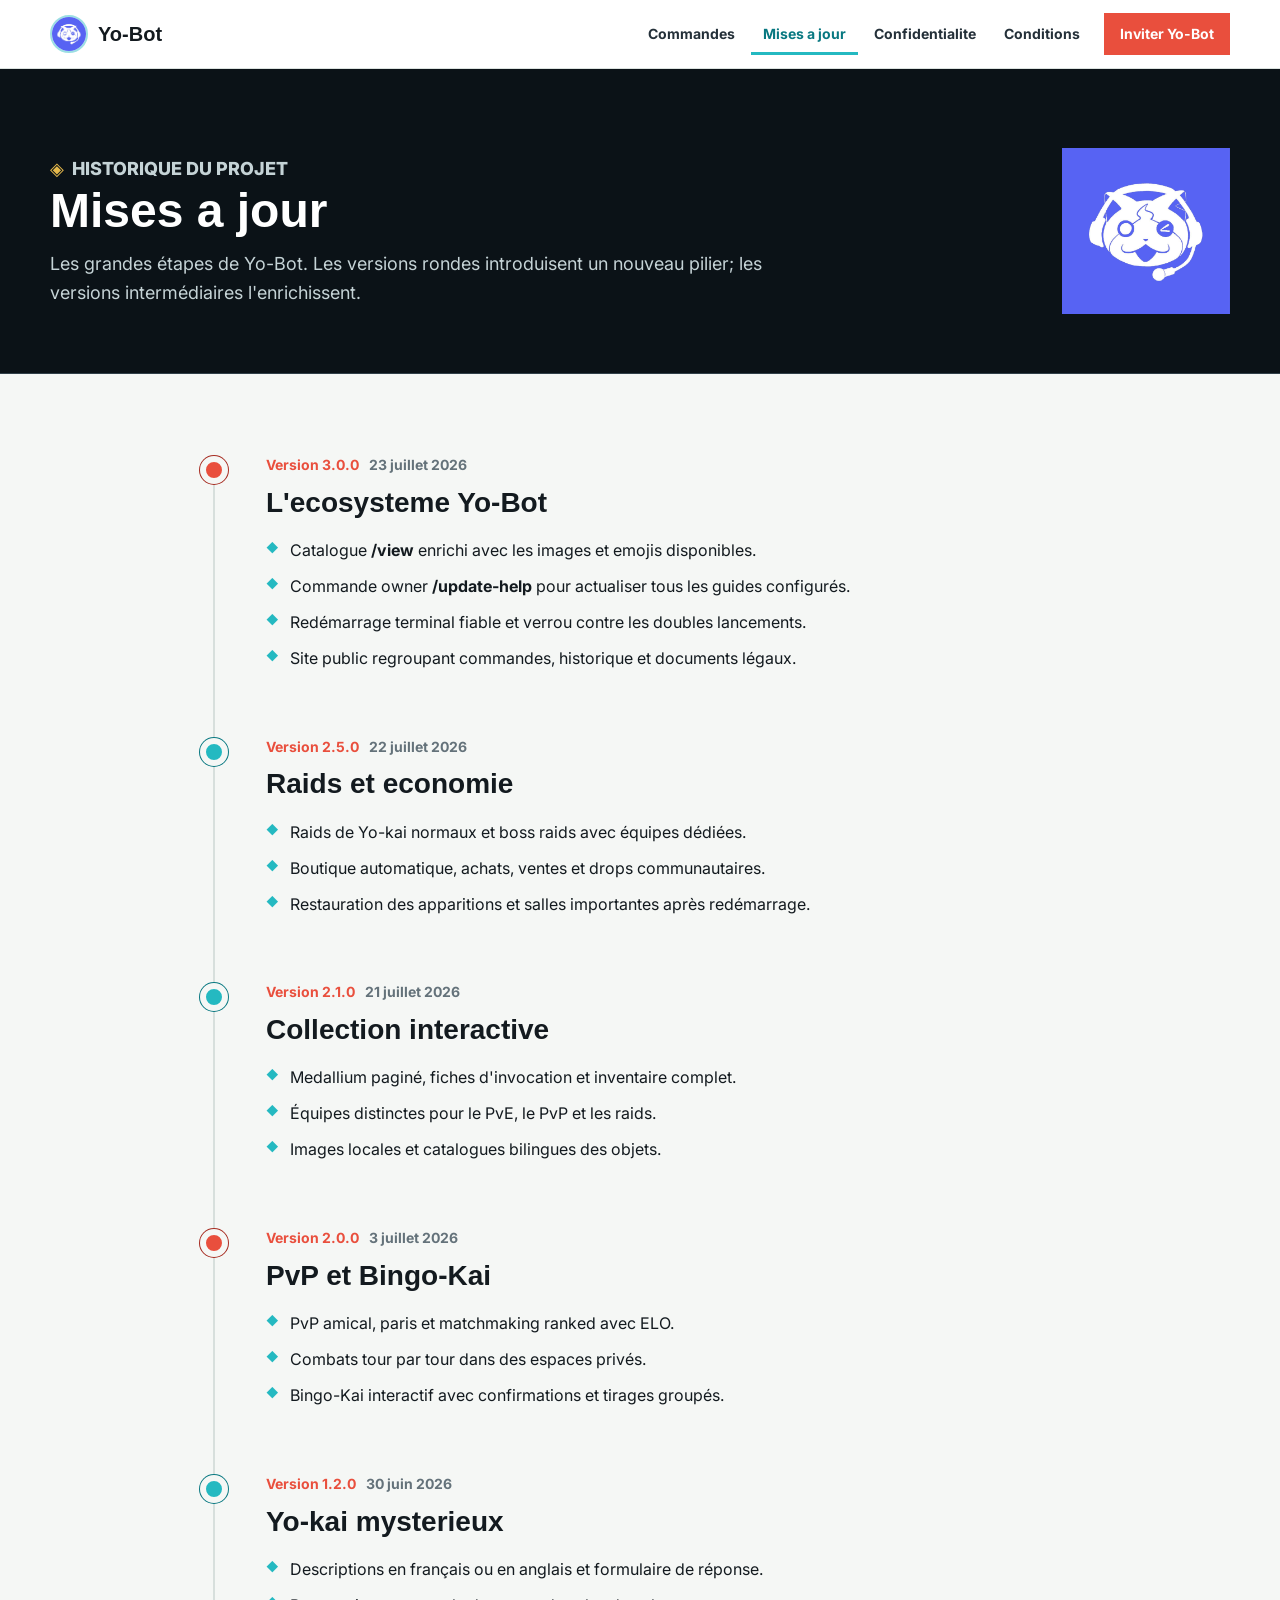
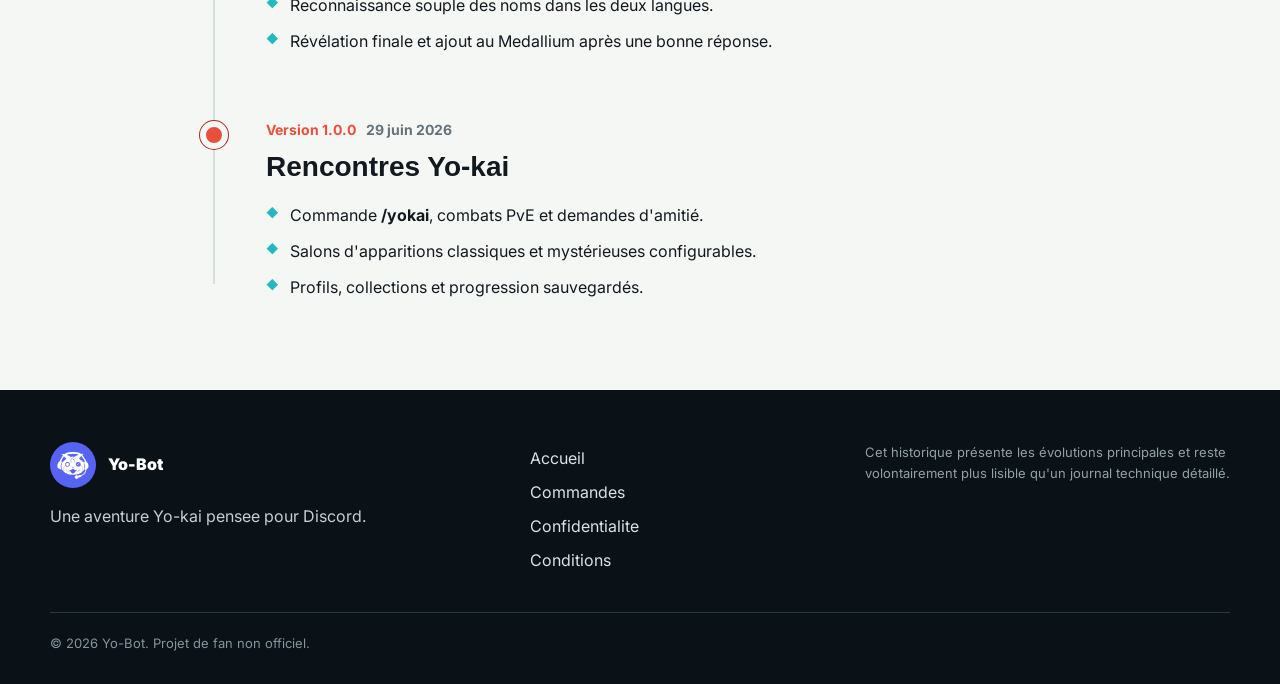
==== changelog.html @ 333f5c08 "Ajouts de logs" ====
<!DOCTYPE html>
<html lang="fr">
<head>
  <meta charset="UTF-8">
  <meta name="viewport" content="width=device-width, initial-scale=1">
  <meta name="description" content="Historique des principales versions de Yo-Bot.">
  <title>Mises a jour | Yo-Bot</title>
  <link rel="preconnect" href="https://fonts.googleapis.com">
  <link rel="preconnect" href="https://fonts.gstatic.com" crossorigin>
  <link href="https://fonts.googleapis.com/css2?family=Inter:wght@400;600;700;800&display=swap" rel="stylesheet">
  <link rel="stylesheet" href="style.css">
</head>
<body>
  <a class="skip-link" href="#contenu">Aller au contenu</a>
  <header class="site-header">
    <nav class="nav-shell" aria-label="Navigation principale">
      <a class="brand" href="index.html"><img src="assets/yo-bot-avatar.png" alt=""><span>Yo-Bot</span></a>
      <ul class="nav-links">
        <li><a href="commands.html">Commandes</a></li>
        <li><a href="changelog.html" aria-current="page">Mises a jour</a></li>
        <li><a href="privacy.html">Confidentialite</a></li>
        <li><a href="terms.html">Conditions</a></li>
        <li><a class="invite-link" href="https://discord.com/oauth2/authorize?client_id=1416433735645265970&amp;scope=bot%20applications.commands&amp;permissions=277025770560" target="_blank" rel="noopener">Inviter Yo-Bot</a></li>
      </ul>
    </nav>
  </header>

  <main id="contenu">
    <header class="page-hero">
      <div class="shell">
        <div>
          <p class="eyebrow">Historique du projet</p>
          <h1>Mises a jour</h1>
          <p>Les grandes étapes de Yo-Bot. Les versions rondes introduisent un nouveau pilier; les versions intermédiaires l'enrichissent.</p>
        </div>
        <img src="assets/yo-bot-avatar.png" alt="Avatar de Yo-Bot">
      </div>
    </header>

    <section class="section">
      <div class="shell timeline">
        <article class="release release-major">
          <span class="release-dot" aria-hidden="true"></span>
          <div class="release-meta"><span class="release-version">Version 3.0.0</span><time datetime="2026-07-23">23 juillet 2026</time></div>
          <h2>L'ecosysteme Yo-Bot</h2>
          <ul class="clean-list">
            <li>Catalogue <strong>/view</strong> enrichi avec les images et emojis disponibles.</li>
            <li>Commande owner <strong>/update-help</strong> pour actualiser tous les guides configurés.</li>
            <li>Redémarrage terminal fiable et verrou contre les doubles lancements.</li>
            <li>Site public regroupant commandes, historique et documents légaux.</li>
          </ul>
        </article>

        <article class="release">
          <span class="release-dot" aria-hidden="true"></span>
          <div class="release-meta"><span class="release-version">Version 2.5.0</span><time datetime="2026-07-22">22 juillet 2026</time></div>
          <h2>Raids et economie</h2>
          <ul class="clean-list">
            <li>Raids de Yo-kai normaux et boss raids avec équipes dédiées.</li>
            <li>Boutique automatique, achats, ventes et drops communautaires.</li>
            <li>Restauration des apparitions et salles importantes après redémarrage.</li>
          </ul>
        </article>

        <article class="release">
          <span class="release-dot" aria-hidden="true"></span>
          <div class="release-meta"><span class="release-version">Version 2.1.0</span><time datetime="2026-07-21">21 juillet 2026</time></div>
          <h2>Collection interactive</h2>
          <ul class="clean-list">
            <li>Medallium paginé, fiches d'invocation et inventaire complet.</li>
            <li>Équipes distinctes pour le PvE, le PvP et les raids.</li>
            <li>Images locales et catalogues bilingues des objets.</li>
          </ul>
        </article>

        <article class="release release-major">
          <span class="release-dot" aria-hidden="true"></span>
          <div class="release-meta"><span class="release-version">Version 2.0.0</span><time datetime="2026-07-03">3 juillet 2026</time></div>
          <h2>PvP et Bingo-Kai</h2>
          <ul class="clean-list">
            <li>PvP amical, paris et matchmaking ranked avec ELO.</li>
            <li>Combats tour par tour dans des espaces privés.</li>
            <li>Bingo-Kai interactif avec confirmations et tirages groupés.</li>
          </ul>
        </article>

        <article class="release">
          <span class="release-dot" aria-hidden="true"></span>
          <div class="release-meta"><span class="release-version">Version 1.2.0</span><time datetime="2026-06-30">30 juin 2026</time></div>
          <h2>Yo-kai mysterieux</h2>
          <ul class="clean-list">
            <li>Descriptions en français ou en anglais et formulaire de réponse.</li>
            <li>Reconnaissance souple des noms dans les deux langues.</li>
            <li>Révélation finale et ajout au Medallium après une bonne réponse.</li>
          </ul>
        </article>

        <article class="release release-major">
          <span class="release-dot" aria-hidden="true"></span>
          <div class="release-meta"><span class="release-version">Version 1.0.0</span><time datetime="2026-06-29">29 juin 2026</time></div>
          <h2>Rencontres Yo-kai</h2>
          <ul class="clean-list">
            <li>Commande <strong>/yokai</strong>, combats PvE et demandes d'amitié.</li>
            <li>Salons d'apparitions classiques et mystérieuses configurables.</li>
            <li>Profils, collections et progression sauvegardés.</li>
          </ul>
        </article>
      </div>
    </section>
  </main>

  <footer class="site-footer">
    <div class="shell">
      <div class="footer-grid">
        <div><div class="footer-brand"><img src="assets/yo-bot-avatar.png" alt=""> Yo-Bot</div><p>Une aventure Yo-kai pensee pour Discord.</p></div>
        <ul class="footer-links"><li><a href="index.html">Accueil</a></li><li><a href="commands.html">Commandes</a></li><li><a href="privacy.html">Confidentialite</a></li><li><a href="terms.html">Conditions</a></li></ul>
        <p class="disclaimer">Cet historique présente les évolutions principales et reste volontairement plus lisible qu'un journal technique détaillé.</p>
      </div>
      <div class="copyright">© 2026 Yo-Bot. Projet de fan non officiel.</div>
    </div>
  </footer>
</body>
</html>
---- style.css ----
:root {
  --ink: #131a1f;
  --ink-soft: #243039;
  --night: #0b1217;
  --paper: #f5f7f5;
  --paper-strong: #ffffff;
  --line: #d7dfdc;
  --muted: #64727a;
  --spirit: #24b9c1;
  --spirit-dark: #087881;
  --coral: #e94f3d;
  --gold: #e6b94c;
  --gold-dark: #8b6716;
  --focus: #0b7bd6;
  --content: 1180px;
  color-scheme: light;
  font-family: Inter, "Segoe UI", Arial, sans-serif;
  font-synthesis: none;
}

* {
  box-sizing: border-box;
}

html {
  scroll-behavior: smooth;
}

body {
  margin: 0;
  background: var(--paper);
  color: var(--ink);
  line-height: 1.62;
}

img {
  display: block;
  max-width: 100%;
}

a {
  color: inherit;
}

button,
a {
  -webkit-tap-highlight-color: transparent;
}

:focus-visible {
  outline: 3px solid var(--focus);
  outline-offset: 3px;
}

.skip-link {
  position: fixed;
  z-index: 100;
  top: 8px;
  left: 8px;
  padding: 10px 14px;
  background: var(--paper-strong);
  color: var(--ink);
  transform: translateY(-160%);
}

.skip-link:focus {
  transform: translateY(0);
}

.site-header {
  position: sticky;
  z-index: 50;
  top: 0;
  border-bottom: 1px solid rgba(215, 223, 220, 0.9);
  background: rgba(255, 255, 255, 0.96);
  backdrop-filter: blur(12px);
}

.nav-shell {
  width: min(calc(100% - 32px), var(--content));
  min-height: 68px;
  margin: 0 auto;
  display: flex;
  align-items: center;
  justify-content: space-between;
  gap: 24px;
}

.brand {
  display: inline-flex;
  align-items: center;
  gap: 10px;
  flex: 0 0 auto;
  color: var(--ink);
  font-family: "Trebuchet MS", "Segoe UI", sans-serif;
  font-size: 20px;
  font-weight: 800;
  text-decoration: none;
}

.brand img {
  width: 38px;
  height: 38px;
  border: 2px solid rgba(36, 185, 193, 0.45);
  border-radius: 50%;
}

.nav-links {
  display: flex;
  align-items: center;
  justify-content: flex-end;
  gap: 4px;
  margin: 0;
  padding: 0;
  list-style: none;
}

.nav-links a {
  min-height: 42px;
  padding: 9px 12px;
  display: inline-flex;
  align-items: center;
  color: var(--ink-soft);
  font-size: 14px;
  font-weight: 700;
  text-decoration: none;
}

.nav-links a:hover,
.nav-links a[aria-current="page"] {
  color: var(--spirit-dark);
  box-shadow: inset 0 -3px 0 var(--spirit);
}

.nav-links .invite-link {
  margin-left: 8px;
  padding-inline: 16px;
  background: var(--coral);
  color: #fff;
  box-shadow: none;
}

.nav-links .invite-link:hover {
  background: #c83b2d;
  color: #fff;
  box-shadow: none;
}

.hero {
  position: relative;
  min-height: 640px;
  max-height: 760px;
  overflow: hidden;
  display: flex;
  align-items: center;
  background: var(--night);
  color: #fff;
  isolation: isolate;
}

.hero::before {
  position: absolute;
  z-index: -1;
  inset: 0;
  content: "";
  background:
    linear-gradient(90deg, rgba(7, 14, 19, 0.98) 0%, rgba(7, 14, 19, 0.9) 45%, rgba(7, 14, 19, 0.18) 78%, rgba(7, 14, 19, 0.38) 100%);
}

.hero::after {
  position: absolute;
  z-index: -2;
  inset: 0 0 0 40%;
  content: "";
  background: url("assets/jibanyan-artwork.jpg") center 38% / cover no-repeat;
  filter: saturate(1.04) contrast(1.03);
}

.hero-content {
  width: min(calc(100% - 32px), var(--content));
  margin: 0 auto;
  padding: 72px 0 88px;
}

.eyebrow {
  margin: 0 0 14px;
  color: #8eeff1;
  font-size: 13px;
  font-weight: 800;
  text-transform: uppercase;
}

.eyebrow::before {
  content: "◈";
  margin-right: 8px;
  color: var(--gold);
}

h1,
h2,
h3 {
  margin-top: 0;
  font-family: "Trebuchet MS", "Segoe UI", sans-serif;
  line-height: 1.12;
  letter-spacing: 0;
}

h1 {
  max-width: 700px;
  margin-bottom: 18px;
  font-size: 64px;
}

h2 {
  margin-bottom: 18px;
  font-size: 36px;
}

h3 {
  margin-bottom: 8px;
  font-size: 21px;
}

.hero-copy {
  max-width: 660px;
  margin: 0;
  color: #dbe7e9;
  font-size: 19px;
}

.hero-actions {
  margin-top: 30px;
  display: flex;
  flex-wrap: wrap;
  gap: 12px;
}

.button {
  min-height: 48px;
  padding: 12px 18px;
  display: inline-flex;
  align-items: center;
  justify-content: center;
  gap: 9px;
  border: 1px solid transparent;
  border-radius: 5px;
  font-weight: 800;
  text-decoration: none;
}

.button-primary {
  background: var(--coral);
  color: #fff;
}

.button-primary:hover {
  background: #c83b2d;
}

.button-secondary {
  border-color: rgba(255, 255, 255, 0.45);
  background: rgba(11, 18, 23, 0.55);
  color: #fff;
}

.button-secondary:hover {
  border-color: var(--spirit);
  color: #9ff7f8;
}

.hero-version {
  margin-top: 44px;
  display: flex;
  align-items: center;
  gap: 12px;
  color: #cfdbdd;
  font-size: 14px;
}

.version-badge {
  padding: 5px 9px;
  border: 1px solid rgba(230, 185, 76, 0.75);
  border-radius: 4px;
  color: #ffe6a5;
  font-weight: 800;
}

.section {
  padding: 80px 0;
}

.section-dark {
  background: var(--ink);
  color: #f7fbfb;
}

.section-white {
  background: var(--paper-strong);
}

.shell {
  width: min(calc(100% - 32px), var(--content));
  margin: 0 auto;
}

.section-heading {
  max-width: 760px;
  margin-bottom: 34px;
}

.section-heading p {
  margin: 0;
  color: var(--muted);
  font-size: 17px;
}

.section-dark .section-heading p {
  color: #b7c7cb;
}

.feature-grid,
.portal-grid {
  display: grid;
  grid-template-columns: repeat(3, minmax(0, 1fr));
  gap: 18px;
}

.feature {
  min-height: 218px;
  padding: 26px;
  border-top: 4px solid var(--spirit);
  background: var(--paper-strong);
}

.feature:nth-child(2) {
  border-top-color: var(--coral);
}

.feature:nth-child(3) {
  border-top-color: var(--gold);
}

.feature-mark {
  width: 44px;
  height: 44px;
  margin-bottom: 20px;
  border: 1px solid var(--line);
  border-radius: 50%;
  display: grid;
  place-items: center;
  background: #e8f8f8;
  color: var(--spirit-dark);
  font-size: 21px;
  font-weight: 900;
}

.feature p,
.portal-card p {
  margin: 0;
  color: var(--muted);
}

.portal-card {
  position: relative;
  min-height: 190px;
  padding: 26px;
  border: 1px solid #3b4850;
  border-radius: 6px;
  color: #fff;
  text-decoration: none;
}

.portal-card:hover {
  border-color: var(--spirit);
  background: #18242b;
}

.portal-card p {
  color: #b7c7cb;
}

.portal-card span {
  position: absolute;
  right: 24px;
  bottom: 18px;
  color: var(--gold);
  font-size: 25px;
}

.update-band {
  display: grid;
  grid-template-columns: minmax(0, 0.72fr) minmax(0, 1.28fr);
  gap: 48px;
  align-items: start;
}

.update-number {
  color: var(--coral);
  font-family: "Trebuchet MS", "Segoe UI", sans-serif;
  font-size: 92px;
  font-weight: 900;
  line-height: 0.9;
}

.update-date {
  margin-top: 14px;
  color: var(--muted);
  font-weight: 700;
}

.clean-list {
  margin: 20px 0 0;
  padding: 0;
  list-style: none;
}

.clean-list li {
  position: relative;
  margin: 10px 0;
  padding-left: 24px;
}

.clean-list li::before {
  position: absolute;
  left: 0;
  content: "◆";
  color: var(--spirit);
  font-size: 12px;
}

.page-hero {
  padding: 78px 0 58px;
  border-bottom: 1px solid #314049;
  background: var(--night);
  color: #fff;
}

.page-hero .shell {
  display: grid;
  grid-template-columns: minmax(0, 1fr) 190px;
  gap: 36px;
  align-items: center;
}

.page-hero h1 {
  margin-bottom: 12px;
  font-size: 48px;
}

.page-hero p {
  max-width: 760px;
  margin: 0;
  color: #c5d3d6;
  font-size: 18px;
}

.page-hero img {
  width: 168px;
  height: 168px;
  justify-self: end;
  object-fit: contain;
}

.anchor-nav {
  position: sticky;
  z-index: 20;
  top: 69px;
  border-bottom: 1px solid var(--line);
  background: rgba(245, 247, 245, 0.96);
  backdrop-filter: blur(10px);
}

.anchor-nav .shell {
  min-height: 56px;
  display: flex;
  align-items: center;
  gap: 8px;
  overflow-x: auto;
  scrollbar-width: none;
}

.anchor-nav .shell::-webkit-scrollbar {
  display: none;
}

.anchor-nav a {
  padding: 8px 12px;
  flex: 0 0 auto;
  border-radius: 4px;
  color: var(--ink-soft);
  font-size: 14px;
  font-weight: 800;
  text-decoration: none;
}

.anchor-nav a:hover {
  background: #dff3f3;
  color: var(--spirit-dark);
}

.command-section {
  padding: 64px 0;
  scroll-margin-top: 126px;
}

.command-section:nth-child(even) {
  background: var(--paper-strong);
}

.command-section-header {
  display: flex;
  align-items: end;
  justify-content: space-between;
  gap: 24px;
  margin-bottom: 24px;
}

.command-section-header p {
  max-width: 660px;
  margin: 0;
  color: var(--muted);
}

.command-list {
  border-top: 1px solid var(--line);
}

.command-row {
  min-height: 78px;
  padding: 17px 6px;
  border-bottom: 1px solid var(--line);
  display: grid;
  grid-template-columns: minmax(220px, 0.36fr) minmax(0, 0.64fr);
  gap: 28px;
  align-items: center;
}

.command-name {
  color: var(--spirit-dark);
  font-family: Consolas, "SFMono-Regular", monospace;
  font-size: 15px;
  font-weight: 800;
}

.command-row p {
  margin: 0;
  color: var(--ink-soft);
}

.tag {
  margin-left: 8px;
  padding: 3px 6px;
  border: 1px solid var(--line);
  border-radius: 4px;
  color: var(--muted);
  font-family: Inter, "Segoe UI", sans-serif;
  font-size: 11px;
  font-weight: 800;
  text-transform: uppercase;
}

.tag-admin {
  border-color: #efd4a0;
  background: #fff4d9;
  color: var(--gold-dark);
}

.timeline {
  position: relative;
  max-width: 900px;
  margin: 0 auto;
}

.timeline::before {
  position: absolute;
  top: 16px;
  bottom: 16px;
  left: 23px;
  width: 2px;
  content: "";
  background: var(--line);
}

.release {
  position: relative;
  padding: 0 0 54px 76px;
}

.release:last-child {
  padding-bottom: 0;
}

.release-dot {
  position: absolute;
  top: 2px;
  left: 10px;
  width: 28px;
  height: 28px;
  border: 6px solid var(--paper);
  border-radius: 50%;
  background: var(--spirit);
  box-shadow: 0 0 0 1px var(--spirit-dark);
}

.release-major .release-dot {
  background: var(--coral);
  box-shadow: 0 0 0 1px #a62b20;
}

.release-meta {
  margin-bottom: 10px;
  display: flex;
  flex-wrap: wrap;
  gap: 10px;
  color: var(--muted);
  font-size: 14px;
  font-weight: 700;
}

.release-version {
  color: var(--coral);
}

.release h2 {
  margin-bottom: 8px;
  font-size: 28px;
}

.legal-layout {
  display: grid;
  grid-template-columns: 250px minmax(0, 1fr);
  gap: 54px;
  align-items: start;
}

.legal-toc {
  position: sticky;
  top: 102px;
  padding: 20px;
  border: 1px solid var(--line);
  border-radius: 6px;
  background: var(--paper-strong);
}

.legal-toc strong {
  display: block;
  margin-bottom: 10px;
}

.legal-toc a {
  padding: 6px 0;
  display: block;
  color: var(--muted);
  font-size: 14px;
  text-decoration: none;
}

.legal-toc a:hover {
  color: var(--spirit-dark);
}

.legal-copy {
  min-width: 0;
}

.legal-copy section {
  padding: 0 0 46px;
  scroll-margin-top: 100px;
}

.legal-copy h2 {
  font-size: 28px;
}

.legal-copy h3 {
  margin-top: 28px;
  font-size: 19px;
}

.legal-copy p,
.legal-copy li {
  color: var(--ink-soft);
}

.notice {
  margin: 0 0 34px;
  padding: 18px 20px;
  border-left: 4px solid var(--gold);
  background: #fff8e8;
}

.site-footer {
  padding: 52px 0 30px;
  background: var(--night);
  color: #c4d0d3;
}

.footer-grid {
  display: grid;
  grid-template-columns: 1.2fr 0.8fr 1fr;
  gap: 42px;
}

.footer-brand {
  display: flex;
  align-items: center;
  gap: 12px;
  color: #fff;
  font-weight: 900;
}

.footer-brand img {
  width: 46px;
  height: 46px;
  border-radius: 50%;
}

.footer-links {
  margin: 0;
  padding: 0;
  list-style: none;
}

.footer-links a {
  padding: 4px 0;
  display: inline-block;
  color: #d8e3e5;
  text-decoration: none;
}

.footer-links a:hover {
  color: #8eeff1;
}

.disclaimer {
  margin: 0;
  color: #91a2a7;
  font-size: 13px;
}

.copyright {
  margin-top: 34px;
  padding-top: 20px;
  border-top: 1px solid #2a3941;
  color: #83959b;
  font-size: 13px;
}

@media (max-width: 900px) {
  .nav-shell {
    padding: 10px 0;
    align-items: flex-start;
    flex-direction: column;
    gap: 4px;
  }

  .nav-links {
    width: 100%;
    justify-content: flex-start;
    overflow-x: auto;
  }

  .nav-links .invite-link {
    margin-left: 0;
  }

  .hero {
    min-height: 600px;
  }

  .hero::before {
    background: linear-gradient(90deg, rgba(7, 14, 19, 0.97) 0%, rgba(7, 14, 19, 0.88) 64%, rgba(7, 14, 19, 0.42) 100%);
  }

  .hero::after {
    left: 30%;
  }

  h1 {
    font-size: 48px;
  }

  .feature-grid,
  .portal-grid {
    grid-template-columns: 1fr;
  }

  .feature {
    min-height: 0;
  }

  .update-band,
  .legal-layout {
    grid-template-columns: 1fr;
  }

  .legal-toc {
    position: static;
  }

  .footer-grid {
    grid-template-columns: 1fr 1fr;
  }

  .anchor-nav {
    top: 116px;
  }

  .command-section {
    scroll-margin-top: 172px;
  }
}

@media (max-width: 620px) {
  .nav-shell {
    width: min(calc(100% - 24px), var(--content));
    padding: 6px 0;
  }

  .brand {
    font-size: 18px;
  }

  .brand img {
    width: 34px;
    height: 34px;
  }

  .nav-links {
    scrollbar-width: none;
  }

  .nav-links::-webkit-scrollbar {
    display: none;
  }

  .nav-links a {
    min-height: 36px;
    padding: 6px 7px;
    font-size: 11px;
    white-space: nowrap;
  }

  .nav-links .invite-link {
    display: none;
  }

  .section {
    padding: 58px 0;
  }

  .hero {
    min-height: calc(100svh - 140px);
    max-height: none;
    align-items: flex-end;
  }

  .hero::before {
    background: linear-gradient(0deg, rgba(7, 14, 19, 0.99) 0%, rgba(7, 14, 19, 0.94) 58%, rgba(7, 14, 19, 0.4) 100%);
  }

  .hero::after {
    inset: 0;
    background-position: center 18%;
  }

  .hero-content {
    padding: 170px 0 34px;
  }

  h1 {
    font-size: 42px;
  }

  h2 {
    font-size: 30px;
  }

  .hero-copy {
    font-size: 17px;
  }

  .hero-actions .button {
    width: 100%;
  }

  .page-hero {
    padding: 52px 0 42px;
  }

  .page-hero .shell {
    grid-template-columns: 1fr;
  }

  .page-hero h1 {
    font-size: 36px;
  }

  .page-hero img {
    width: 120px;
    height: 120px;
    justify-self: start;
  }

  .command-section-header {
    align-items: start;
    flex-direction: column;
  }

  .command-row {
    grid-template-columns: 1fr;
    gap: 6px;
  }

  .update-number {
    font-size: 72px;
  }

  .release {
    padding-left: 58px;
  }

  .release-dot {
    left: 1px;
  }

  .timeline::before {
    left: 14px;
  }

  .footer-grid {
    grid-template-columns: 1fr;
  }
}

@media (prefers-reduced-motion: reduce) {
  html {
    scroll-behavior: auto;
  }
}
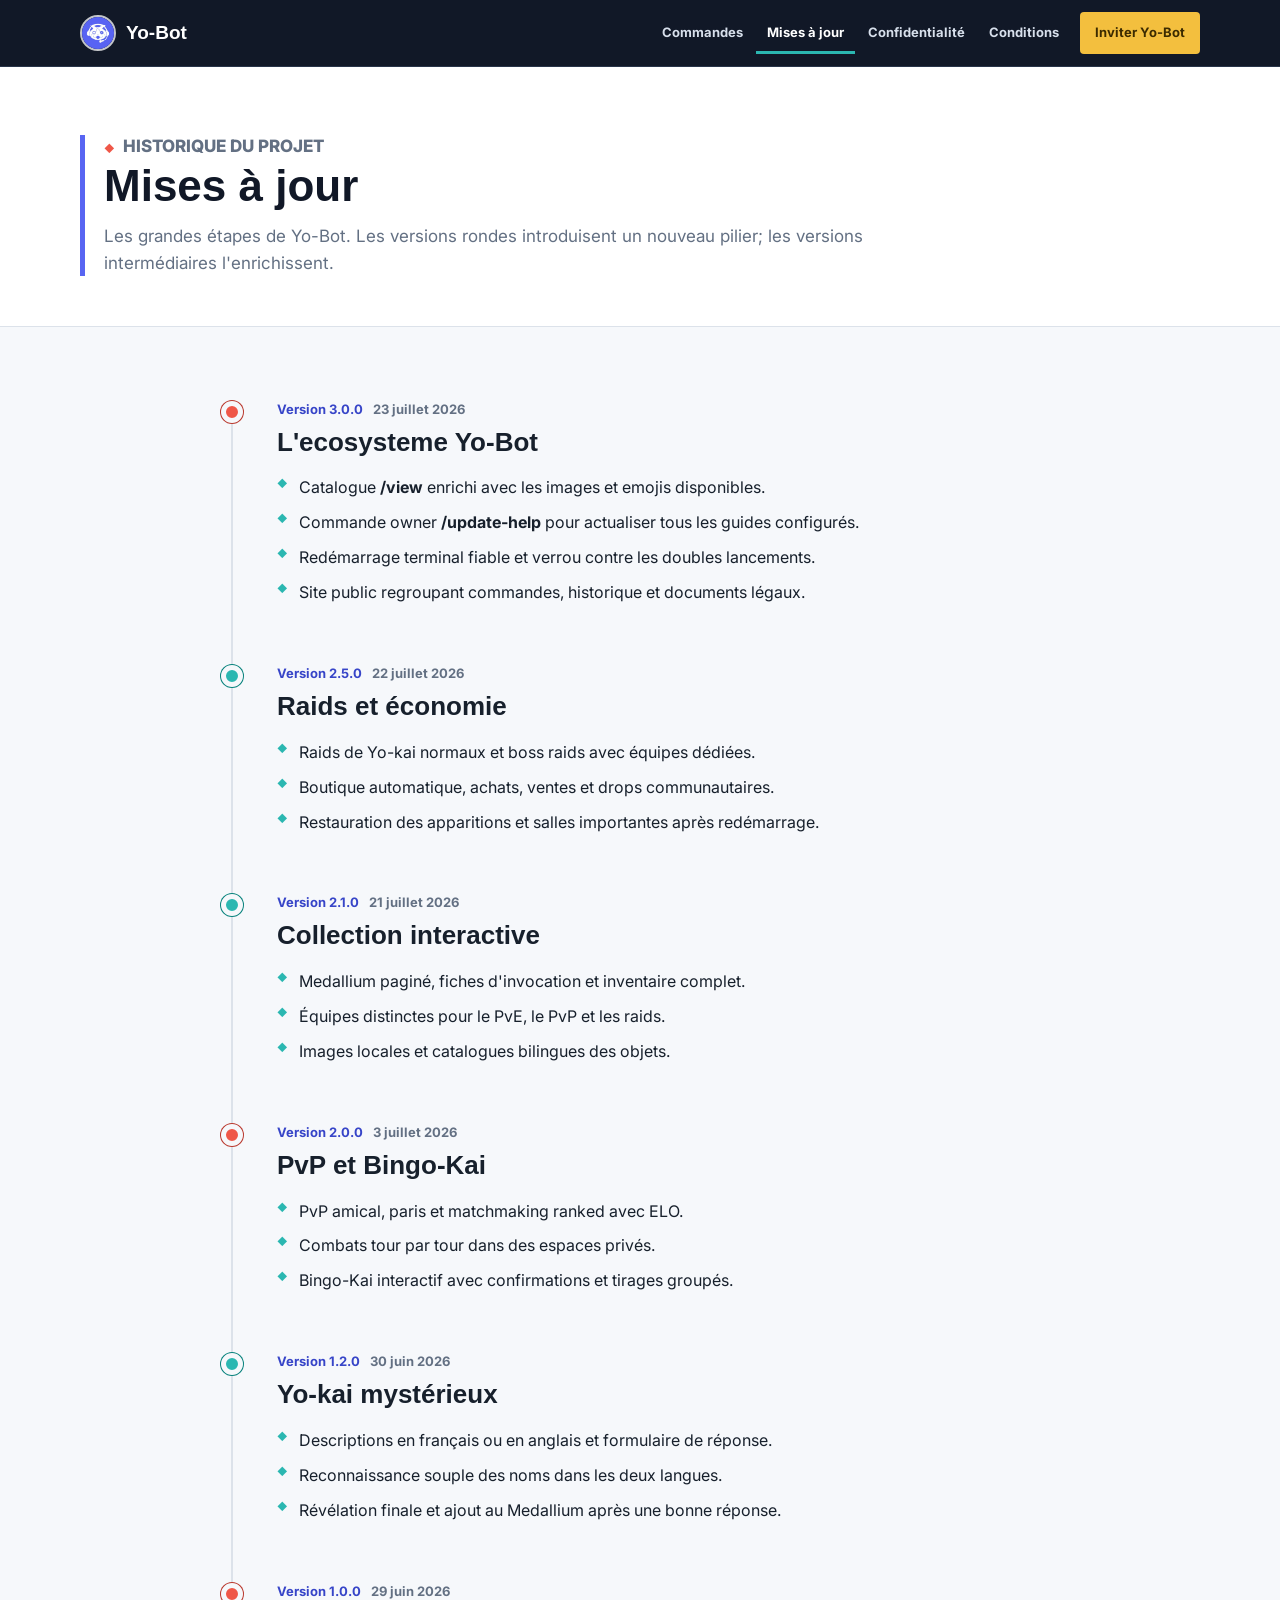
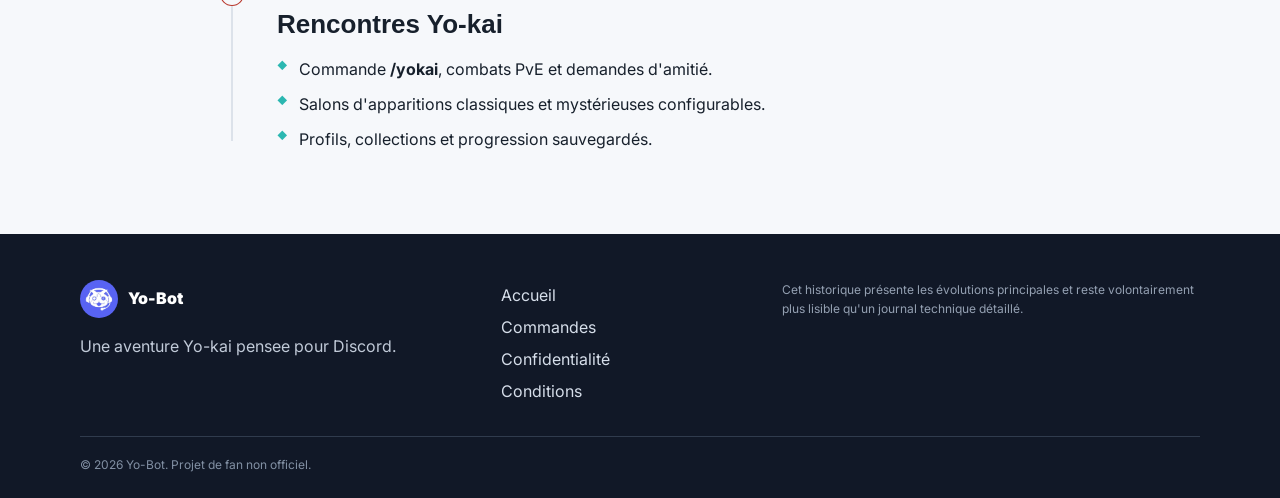
==== commit d20597bd: "reparation bug ?" ====
--- a/changelog.html
+++ b/changelog.html
@@ -4,7 +4,7 @@
   <meta charset="UTF-8">
   <meta name="viewport" content="width=device-width, initial-scale=1">
   <meta name="description" content="Historique des principales versions de Yo-Bot.">
-  <title>Mises a jour | Yo-Bot</title>
+  <title>Mises à jour | Yo-Bot</title>
   <link rel="preconnect" href="https://fonts.googleapis.com">
   <link rel="preconnect" href="https://fonts.gstatic.com" crossorigin>
   <link href="https://fonts.googleapis.com/css2?family=Inter:wght@400;600;700;800&display=swap" rel="stylesheet">
@@ -17,8 +17,8 @@
       <a class="brand" href="index.html"><img src="assets/yo-bot-avatar.png" alt=""><span>Yo-Bot</span></a>
       <ul class="nav-links">
         <li><a href="commands.html">Commandes</a></li>
-        <li><a href="changelog.html" aria-current="page">Mises a jour</a></li>
-        <li><a href="privacy.html">Confidentialite</a></li>
+        <li><a href="changelog.html" aria-current="page">Mises à jour</a></li>
+        <li><a href="privacy.html">Confidentialité</a></li>
         <li><a href="terms.html">Conditions</a></li>
         <li><a class="invite-link" href="https://discord.com/oauth2/authorize?client_id=1416433735645265970&amp;scope=bot%20applications.commands&amp;permissions=277025770560" target="_blank" rel="noopener">Inviter Yo-Bot</a></li>
       </ul>
@@ -30,10 +30,9 @@
       <div class="shell">
         <div>
           <p class="eyebrow">Historique du projet</p>
-          <h1>Mises a jour</h1>
+          <h1>Mises à jour</h1>
           <p>Les grandes étapes de Yo-Bot. Les versions rondes introduisent un nouveau pilier; les versions intermédiaires l'enrichissent.</p>
         </div>
-        <img src="assets/yo-bot-avatar.png" alt="Avatar de Yo-Bot">
       </div>
     </header>
 
@@ -54,7 +53,7 @@
         <article class="release">
           <span class="release-dot" aria-hidden="true"></span>
           <div class="release-meta"><span class="release-version">Version 2.5.0</span><time datetime="2026-07-22">22 juillet 2026</time></div>
-          <h2>Raids et economie</h2>
+          <h2>Raids et économie</h2>
           <ul class="clean-list">
             <li>Raids de Yo-kai normaux et boss raids avec équipes dédiées.</li>
             <li>Boutique automatique, achats, ventes et drops communautaires.</li>
@@ -87,7 +86,7 @@
         <article class="release">
           <span class="release-dot" aria-hidden="true"></span>
           <div class="release-meta"><span class="release-version">Version 1.2.0</span><time datetime="2026-06-30">30 juin 2026</time></div>
-          <h2>Yo-kai mysterieux</h2>
+          <h2>Yo-kai mystérieux</h2>
           <ul class="clean-list">
             <li>Descriptions en français ou en anglais et formulaire de réponse.</li>
             <li>Reconnaissance souple des noms dans les deux langues.</li>
@@ -113,7 +112,7 @@
     <div class="shell">
       <div class="footer-grid">
         <div><div class="footer-brand"><img src="assets/yo-bot-avatar.png" alt=""> Yo-Bot</div><p>Une aventure Yo-kai pensee pour Discord.</p></div>
-        <ul class="footer-links"><li><a href="index.html">Accueil</a></li><li><a href="commands.html">Commandes</a></li><li><a href="privacy.html">Confidentialite</a></li><li><a href="terms.html">Conditions</a></li></ul>
+        <ul class="footer-links"><li><a href="index.html">Accueil</a></li><li><a href="commands.html">Commandes</a></li><li><a href="privacy.html">Confidentialité</a></li><li><a href="terms.html">Conditions</a></li></ul>
         <p class="disclaimer">Cet historique présente les évolutions principales et reste volontairement plus lisible qu'un journal technique détaillé.</p>
       </div>
       <div class="copyright">© 2026 Yo-Bot. Projet de fan non officiel.</div>
--- a/style.css
+++ b/style.css
@@ -1,18 +1,17 @@
 :root {
-  --ink: #131a1f;
-  --ink-soft: #243039;
-  --night: #0b1217;
-  --paper: #f5f7f5;
-  --paper-strong: #ffffff;
-  --line: #d7dfdc;
-  --muted: #64727a;
-  --spirit: #24b9c1;
-  --spirit-dark: #087881;
-  --coral: #e94f3d;
-  --gold: #e6b94c;
-  --gold-dark: #8b6716;
-  --focus: #0b7bd6;
-  --content: 1180px;
+  --navy: #111827;
+  --navy-soft: #263244;
+  --blue: #5865f2;
+  --blue-dark: #3745c8;
+  --cyan: #2bb7b1;
+  --red: #ef5748;
+  --gold: #f3bf3e;
+  --paper: #f6f8fb;
+  --white: #ffffff;
+  --ink: #17202c;
+  --muted: #637083;
+  --line: #dce2ea;
+  --content: 1120px;
   color-scheme: light;
   font-family: Inter, "Segoe UI", Arial, sans-serif;
   font-synthesis: none;
@@ -42,13 +41,8 @@
   color: inherit;
 }
 
-button,
-a {
-  -webkit-tap-highlight-color: transparent;
-}
-
 :focus-visible {
-  outline: 3px solid var(--focus);
+  outline: 3px solid var(--gold);
   outline-offset: 3px;
 }
 
@@ -58,32 +52,37 @@
   top: 8px;
   left: 8px;
   padding: 10px 14px;
-  background: var(--paper-strong);
+  background: var(--white);
   color: var(--ink);
   transform: translateY(-160%);
 }
 
 .skip-link:focus {
   transform: translateY(0);
+}
+
+.shell,
+.nav-shell,
+.hero-content {
+  width: min(calc(100% - 36px), var(--content));
+  margin-inline: auto;
 }
 
 .site-header {
   position: sticky;
   z-index: 50;
   top: 0;
-  border-bottom: 1px solid rgba(215, 223, 220, 0.9);
-  background: rgba(255, 255, 255, 0.96);
-  backdrop-filter: blur(12px);
+  border-bottom: 1px solid #283449;
+  background: var(--navy);
+  color: #fff;
 }
 
 .nav-shell {
-  width: min(calc(100% - 32px), var(--content));
-  min-height: 68px;
-  margin: 0 auto;
+  min-height: 66px;
   display: flex;
   align-items: center;
   justify-content: space-between;
-  gap: 24px;
+  gap: 26px;
 }
 
 .brand {
@@ -91,109 +90,61 @@
   align-items: center;
   gap: 10px;
   flex: 0 0 auto;
-  color: var(--ink);
+  color: #fff;
   font-family: "Trebuchet MS", "Segoe UI", sans-serif;
-  font-size: 20px;
+  font-size: 19px;
   font-weight: 800;
   text-decoration: none;
 }
 
 .brand img {
-  width: 38px;
-  height: 38px;
-  border: 2px solid rgba(36, 185, 193, 0.45);
+  width: 36px;
+  height: 36px;
+  border: 2px solid rgba(255, 255, 255, 0.75);
   border-radius: 50%;
 }
 
 .nav-links {
+  margin: 0;
+  padding: 0;
   display: flex;
   align-items: center;
   justify-content: flex-end;
-  gap: 4px;
-  margin: 0;
-  padding: 0;
+  gap: 2px;
   list-style: none;
 }
 
 .nav-links a {
   min-height: 42px;
-  padding: 9px 12px;
+  padding: 9px 11px;
   display: inline-flex;
   align-items: center;
-  color: var(--ink-soft);
-  font-size: 14px;
+  color: #d7dfeb;
+  font-size: 13px;
   font-weight: 700;
   text-decoration: none;
+  white-space: nowrap;
 }
 
 .nav-links a:hover,
 .nav-links a[aria-current="page"] {
-  color: var(--spirit-dark);
-  box-shadow: inset 0 -3px 0 var(--spirit);
+  color: #fff;
+  box-shadow: inset 0 -3px 0 var(--cyan);
 }
 
 .nav-links .invite-link {
   margin-left: 8px;
-  padding-inline: 16px;
-  background: var(--coral);
-  color: #fff;
+  padding-inline: 15px;
+  border-radius: 4px;
+  background: var(--gold);
+  color: #3c2b00;
   box-shadow: none;
 }
 
 .nav-links .invite-link:hover {
-  background: #c83b2d;
-  color: #fff;
+  background: #ffd363;
+  color: #2b2005;
   box-shadow: none;
-}
-
-.hero {
-  position: relative;
-  min-height: 640px;
-  max-height: 760px;
-  overflow: hidden;
-  display: flex;
-  align-items: center;
-  background: var(--night);
-  color: #fff;
-  isolation: isolate;
-}
-
-.hero::before {
-  position: absolute;
-  z-index: -1;
-  inset: 0;
-  content: "";
-  background:
-    linear-gradient(90deg, rgba(7, 14, 19, 0.98) 0%, rgba(7, 14, 19, 0.9) 45%, rgba(7, 14, 19, 0.18) 78%, rgba(7, 14, 19, 0.38) 100%);
-}
-
-.hero::after {
-  position: absolute;
-  z-index: -2;
-  inset: 0 0 0 40%;
-  content: "";
-  background: url("assets/jibanyan-artwork.jpg") center 38% / cover no-repeat;
-  filter: saturate(1.04) contrast(1.03);
-}
-
-.hero-content {
-  width: min(calc(100% - 32px), var(--content));
-  margin: 0 auto;
-  padding: 72px 0 88px;
-}
-
-.eyebrow {
-  margin: 0 0 14px;
-  color: #8eeff1;
-  font-size: 13px;
-  font-weight: 800;
-  text-transform: uppercase;
-}
-
-.eyebrow::before {
-  content: "◈";
-  margin-right: 8px;
-  color: var(--gold);
 }
 
 h1,
@@ -201,157 +152,252 @@
 h3 {
   margin-top: 0;
   font-family: "Trebuchet MS", "Segoe UI", sans-serif;
-  line-height: 1.12;
+  line-height: 1.14;
   letter-spacing: 0;
 }
 
 h1 {
-  max-width: 700px;
-  margin-bottom: 18px;
-  font-size: 64px;
+  margin-bottom: 16px;
+  font-size: 58px;
 }
 
 h2 {
-  margin-bottom: 18px;
-  font-size: 36px;
+  margin-bottom: 14px;
+  font-size: 34px;
 }
 
 h3 {
   margin-bottom: 8px;
-  font-size: 21px;
+  font-size: 20px;
+}
+
+.eyebrow {
+  margin: 0 0 12px;
+  color: var(--blue-dark);
+  font-size: 12px;
+  font-weight: 800;
+  text-transform: uppercase;
+}
+
+.eyebrow::before {
+  content: "◆";
+  margin-right: 8px;
+  color: var(--red);
+  font-size: 10px;
+}
+
+.hero {
+  position: relative;
+  min-height: 520px;
+  overflow: hidden;
+  display: flex;
+  align-items: center;
+  border-bottom: 1px solid #cfd8e7;
+  background: #edf3ff;
+}
+
+.hero::before {
+  position: absolute;
+  top: 0;
+  bottom: 0;
+  left: 0;
+  width: 9px;
+  content: "";
+  background: var(--red);
+}
+
+.hero::after {
+  position: absolute;
+  top: 0;
+  right: 0;
+  width: 26%;
+  height: 8px;
+  content: "";
+  background: var(--cyan);
+}
+
+.hero-content {
+  position: relative;
+  padding: 76px 360px 76px 0;
+}
+
+.hero h1 {
+  max-width: 650px;
+  color: var(--navy);
 }
 
 .hero-copy {
-  max-width: 660px;
+  max-width: 640px;
   margin: 0;
-  color: #dbe7e9;
-  font-size: 19px;
+  color: #4d5d72;
+  font-size: 18px;
 }
 
 .hero-actions {
-  margin-top: 30px;
+  margin-top: 28px;
   display: flex;
   flex-wrap: wrap;
-  gap: 12px;
+  gap: 10px;
 }
 
 .button {
-  min-height: 48px;
-  padding: 12px 18px;
+  min-height: 46px;
+  padding: 11px 17px;
+  border: 1px solid transparent;
+  border-radius: 4px;
   display: inline-flex;
   align-items: center;
   justify-content: center;
-  gap: 9px;
-  border: 1px solid transparent;
-  border-radius: 5px;
+  gap: 8px;
   font-weight: 800;
   text-decoration: none;
 }
 
 .button-primary {
-  background: var(--coral);
+  background: var(--blue);
   color: #fff;
 }
 
 .button-primary:hover {
-  background: #c83b2d;
+  background: var(--blue-dark);
 }
 
 .button-secondary {
-  border-color: rgba(255, 255, 255, 0.45);
-  background: rgba(11, 18, 23, 0.55);
-  color: #fff;
+  border-color: #aab6ca;
+  background: var(--white);
+  color: var(--navy);
 }
 
 .button-secondary:hover {
-  border-color: var(--spirit);
-  color: #9ff7f8;
+  border-color: var(--blue);
+  color: var(--blue-dark);
 }
 
 .hero-version {
-  margin-top: 44px;
+  margin-top: 34px;
   display: flex;
   align-items: center;
-  gap: 12px;
-  color: #cfdbdd;
-  font-size: 14px;
+  gap: 11px;
+  color: var(--muted);
+  font-size: 13px;
 }
 
 .version-badge {
-  padding: 5px 9px;
-  border: 1px solid rgba(230, 185, 76, 0.75);
-  border-radius: 4px;
-  color: #ffe6a5;
+  padding: 4px 8px;
+  border: 1px solid #d29d1b;
+  border-radius: 3px;
+  background: #fff8de;
+  color: #745300;
   font-weight: 800;
 }
 
+.hero-companions {
+  position: absolute;
+  right: 0;
+  bottom: 42px;
+  width: 312px;
+  height: 300px;
+}
+
+.companion {
+  position: absolute;
+  object-fit: contain;
+  filter: drop-shadow(0 10px 8px rgba(23, 32, 44, 0.16));
+}
+
+.companion-jibanyan {
+  right: 62px;
+  bottom: 0;
+  width: 154px;
+  height: 198px;
+  z-index: 2;
+}
+
+.companion-whisper {
+  top: 12px;
+  right: 2px;
+  width: 92px;
+  height: 124px;
+}
+
+.companion-komasan {
+  top: 0;
+  left: 0;
+  width: 118px;
+  height: 154px;
+}
+
 .section {
-  padding: 80px 0;
+  padding: 72px 0;
+}
+
+.section-white {
+  background: var(--white);
 }
 
 .section-dark {
-  background: var(--ink);
-  color: #f7fbfb;
-}
-
-.section-white {
-  background: var(--paper-strong);
-}
-
-.shell {
-  width: min(calc(100% - 32px), var(--content));
-  margin: 0 auto;
+  background: var(--navy);
+  color: #fff;
 }
 
 .section-heading {
-  max-width: 760px;
-  margin-bottom: 34px;
+  max-width: 720px;
+  margin-bottom: 30px;
 }
 
 .section-heading p {
   margin: 0;
   color: var(--muted);
-  font-size: 17px;
+  font-size: 16px;
 }
 
 .section-dark .section-heading p {
-  color: #b7c7cb;
-}
-
-.feature-grid,
-.portal-grid {
+  color: #aeb9ca;
+}
+
+.section-dark .eyebrow {
+  color: #78ded9;
+}
+
+.feature-grid {
   display: grid;
   grid-template-columns: repeat(3, minmax(0, 1fr));
-  gap: 18px;
+  border-top: 1px solid var(--line);
+  border-bottom: 1px solid var(--line);
 }
 
 .feature {
-  min-height: 218px;
-  padding: 26px;
-  border-top: 4px solid var(--spirit);
-  background: var(--paper-strong);
-}
-
-.feature:nth-child(2) {
-  border-top-color: var(--coral);
-}
-
-.feature:nth-child(3) {
-  border-top-color: var(--gold);
+  min-height: 200px;
+  padding: 28px;
+  border-right: 1px solid var(--line);
+  background: var(--white);
+}
+
+.feature:last-child {
+  border-right: 0;
 }
 
 .feature-mark {
-  width: 44px;
-  height: 44px;
-  margin-bottom: 20px;
-  border: 1px solid var(--line);
+  width: 34px;
+  height: 34px;
+  margin-bottom: 18px;
   border-radius: 50%;
   display: grid;
   place-items: center;
-  background: #e8f8f8;
-  color: var(--spirit-dark);
-  font-size: 21px;
+  background: #e7eaff;
+  color: var(--blue-dark);
+  font-size: 12px;
   font-weight: 900;
+}
+
+.feature:nth-child(2) .feature-mark {
+  background: #e1f7f5;
+  color: #087d78;
+}
+
+.feature:nth-child(3) .feature-mark {
+  background: #fff0ed;
+  color: #ba3529;
 }
 
 .feature p,
@@ -360,44 +406,18 @@
   color: var(--muted);
 }
 
-.portal-card {
-  position: relative;
-  min-height: 190px;
-  padding: 26px;
-  border: 1px solid #3b4850;
-  border-radius: 6px;
-  color: #fff;
-  text-decoration: none;
-}
-
-.portal-card:hover {
-  border-color: var(--spirit);
-  background: #18242b;
-}
-
-.portal-card p {
-  color: #b7c7cb;
-}
-
-.portal-card span {
-  position: absolute;
-  right: 24px;
-  bottom: 18px;
-  color: var(--gold);
-  font-size: 25px;
-}
-
 .update-band {
   display: grid;
-  grid-template-columns: minmax(0, 0.72fr) minmax(0, 1.28fr);
-  gap: 48px;
+  grid-template-columns: 180px minmax(0, 1fr);
+  gap: 44px;
   align-items: start;
 }
 
 .update-number {
-  color: var(--coral);
+  padding-top: 6px;
+  color: var(--blue);
   font-family: "Trebuchet MS", "Segoe UI", sans-serif;
-  font-size: 92px;
+  font-size: 68px;
   font-weight: 900;
   line-height: 0.9;
 }
@@ -405,177 +425,219 @@
 .update-date {
   margin-top: 14px;
   color: var(--muted);
+  font-size: 13px;
   font-weight: 700;
 }
 
 .clean-list {
-  margin: 20px 0 0;
+  margin: 18px 0 0;
   padding: 0;
   list-style: none;
 }
 
 .clean-list li {
   position: relative;
-  margin: 10px 0;
-  padding-left: 24px;
+  margin: 9px 0;
+  padding-left: 22px;
 }
 
 .clean-list li::before {
   position: absolute;
   left: 0;
   content: "◆";
-  color: var(--spirit);
-  font-size: 12px;
+  color: var(--cyan);
+  font-size: 10px;
+}
+
+.portal-grid {
+  display: grid;
+  grid-template-columns: repeat(3, minmax(0, 1fr));
+  border-top: 1px solid #344158;
+  border-bottom: 1px solid #344158;
+}
+
+.portal-card {
+  position: relative;
+  min-height: 170px;
+  padding: 26px 48px 26px 24px;
+  border-right: 1px solid #344158;
+  color: #fff;
+  text-decoration: none;
+}
+
+.portal-card:last-child {
+  border-right: 0;
+}
+
+.portal-card:hover {
+  background: #182337;
+}
+
+.portal-card p {
+  color: #abb7c9;
+}
+
+.portal-card span {
+  position: absolute;
+  top: 27px;
+  right: 22px;
+  color: var(--gold);
+  font-size: 20px;
 }
 
 .page-hero {
-  padding: 78px 0 58px;
-  border-bottom: 1px solid #314049;
-  background: var(--night);
-  color: #fff;
+  padding: 66px 0 48px;
+  border-bottom: 1px solid var(--line);
+  background: var(--white);
 }
 
 .page-hero .shell {
-  display: grid;
-  grid-template-columns: minmax(0, 1fr) 190px;
-  gap: 36px;
-  align-items: center;
+  position: relative;
+  padding-left: 24px;
+}
+
+.page-hero .shell::before {
+  position: absolute;
+  top: 2px;
+  bottom: 2px;
+  left: 0;
+  width: 5px;
+  content: "";
+  background: var(--blue);
 }
 
 .page-hero h1 {
+  max-width: 820px;
   margin-bottom: 12px;
-  font-size: 48px;
+  font-size: 44px;
+  color: var(--navy);
 }
 
 .page-hero p {
   max-width: 760px;
   margin: 0;
-  color: #c5d3d6;
-  font-size: 18px;
-}
-
-.page-hero img {
-  width: 168px;
-  height: 168px;
-  justify-self: end;
-  object-fit: contain;
+  color: var(--muted);
+  font-size: 17px;
 }
 
 .anchor-nav {
   position: sticky;
   z-index: 20;
-  top: 69px;
+  top: 66px;
   border-bottom: 1px solid var(--line);
-  background: rgba(245, 247, 245, 0.96);
+  background: rgba(246, 248, 251, 0.97);
   backdrop-filter: blur(10px);
 }
 
 .anchor-nav .shell {
-  min-height: 56px;
+  min-height: 52px;
   display: flex;
   align-items: center;
-  gap: 8px;
+  gap: 4px;
   overflow-x: auto;
   scrollbar-width: none;
 }
 
-.anchor-nav .shell::-webkit-scrollbar {
+.anchor-nav .shell::-webkit-scrollbar,
+.nav-links::-webkit-scrollbar {
   display: none;
 }
 
 .anchor-nav a {
-  padding: 8px 12px;
+  padding: 7px 11px;
   flex: 0 0 auto;
-  border-radius: 4px;
-  color: var(--ink-soft);
+  border-radius: 3px;
+  color: #47556a;
+  font-size: 13px;
+  font-weight: 800;
+  text-decoration: none;
+}
+
+.anchor-nav a:hover {
+  background: #e5e9ff;
+  color: var(--blue-dark);
+}
+
+.command-section {
+  padding: 58px 0;
+  scroll-margin-top: 118px;
+}
+
+.command-section:nth-child(even) {
+  background: var(--white);
+}
+
+.command-section-header {
+  display: grid;
+  grid-template-columns: minmax(230px, 0.4fr) minmax(0, 0.6fr);
+  gap: 32px;
+  align-items: end;
+  margin-bottom: 22px;
+}
+
+.command-section-header h2 {
+  margin-bottom: 0;
+}
+
+.command-section-header p {
+  margin: 0;
+  color: var(--muted);
+}
+
+.command-list {
+  border-top: 1px solid var(--line);
+}
+
+.command-row {
+  min-height: 72px;
+  padding: 15px 4px;
+  border-bottom: 1px solid var(--line);
+  display: grid;
+  grid-template-columns: minmax(230px, 0.38fr) minmax(0, 0.62fr);
+  gap: 28px;
+  align-items: center;
+}
+
+.command-name {
+  color: var(--blue-dark);
+  font-family: Consolas, "SFMono-Regular", monospace;
   font-size: 14px;
   font-weight: 800;
-  text-decoration: none;
-}
-
-.anchor-nav a:hover {
-  background: #dff3f3;
-  color: var(--spirit-dark);
-}
-
-.command-section {
-  padding: 64px 0;
-  scroll-margin-top: 126px;
-}
-
-.command-section:nth-child(even) {
-  background: var(--paper-strong);
-}
-
-.command-section-header {
-  display: flex;
-  align-items: end;
-  justify-content: space-between;
-  gap: 24px;
-  margin-bottom: 24px;
-}
-
-.command-section-header p {
-  max-width: 660px;
-  margin: 0;
-  color: var(--muted);
-}
-
-.command-list {
-  border-top: 1px solid var(--line);
-}
-
-.command-row {
-  min-height: 78px;
-  padding: 17px 6px;
-  border-bottom: 1px solid var(--line);
-  display: grid;
-  grid-template-columns: minmax(220px, 0.36fr) minmax(0, 0.64fr);
-  gap: 28px;
-  align-items: center;
-}
-
-.command-name {
-  color: var(--spirit-dark);
-  font-family: Consolas, "SFMono-Regular", monospace;
-  font-size: 15px;
-  font-weight: 800;
 }
 
 .command-row p {
   margin: 0;
-  color: var(--ink-soft);
+  color: #3e4a5b;
 }
 
 .tag {
-  margin-left: 8px;
-  padding: 3px 6px;
+  margin-left: 7px;
+  padding: 3px 5px;
   border: 1px solid var(--line);
-  border-radius: 4px;
+  border-radius: 3px;
   color: var(--muted);
   font-family: Inter, "Segoe UI", sans-serif;
-  font-size: 11px;
+  font-size: 10px;
   font-weight: 800;
   text-transform: uppercase;
 }
 
 .tag-admin {
-  border-color: #efd4a0;
-  background: #fff4d9;
-  color: var(--gold-dark);
+  border-color: #e7c66e;
+  background: #fff7da;
+  color: #715400;
 }
 
 .timeline {
   position: relative;
-  max-width: 900px;
-  margin: 0 auto;
+  max-width: 850px;
 }
 
 .timeline::before {
   position: absolute;
-  top: 16px;
-  bottom: 16px;
-  left: 23px;
+  top: 12px;
+  bottom: 12px;
+  left: 16px;
   width: 2px;
   content: "";
   background: var(--line);
@@ -583,7 +645,7 @@
 
 .release {
   position: relative;
-  padding: 0 0 54px 76px;
+  padding: 0 0 48px 62px;
 }
 
 .release:last-child {
@@ -593,70 +655,69 @@
 .release-dot {
   position: absolute;
   top: 2px;
-  left: 10px;
-  width: 28px;
-  height: 28px;
-  border: 6px solid var(--paper);
+  left: 6px;
+  width: 22px;
+  height: 22px;
+  border: 5px solid var(--paper);
   border-radius: 50%;
-  background: var(--spirit);
-  box-shadow: 0 0 0 1px var(--spirit-dark);
+  background: var(--cyan);
+  box-shadow: 0 0 0 1px #07827c;
 }
 
 .release-major .release-dot {
-  background: var(--coral);
-  box-shadow: 0 0 0 1px #a62b20;
+  background: var(--red);
+  box-shadow: 0 0 0 1px #b9382d;
 }
 
 .release-meta {
-  margin-bottom: 10px;
+  margin-bottom: 8px;
   display: flex;
   flex-wrap: wrap;
   gap: 10px;
   color: var(--muted);
-  font-size: 14px;
+  font-size: 13px;
   font-weight: 700;
 }
 
 .release-version {
-  color: var(--coral);
+  color: var(--blue-dark);
 }
 
 .release h2 {
-  margin-bottom: 8px;
-  font-size: 28px;
+  margin-bottom: 6px;
+  font-size: 26px;
 }
 
 .legal-layout {
   display: grid;
-  grid-template-columns: 250px minmax(0, 1fr);
-  gap: 54px;
+  grid-template-columns: 230px minmax(0, 1fr);
+  gap: 48px;
   align-items: start;
 }
 
 .legal-toc {
   position: sticky;
-  top: 102px;
-  padding: 20px;
-  border: 1px solid var(--line);
-  border-radius: 6px;
-  background: var(--paper-strong);
+  top: 94px;
+  padding: 18px;
+  border-left: 3px solid var(--cyan);
+  background: var(--white);
 }
 
 .legal-toc strong {
   display: block;
-  margin-bottom: 10px;
+  margin-bottom: 8px;
 }
 
 .legal-toc a {
-  padding: 6px 0;
+  padding: 5px 0;
   display: block;
   color: var(--muted);
-  font-size: 14px;
+  font-size: 13px;
   text-decoration: none;
 }
 
 .legal-toc a:hover {
-  color: var(--spirit-dark);
+  color: var(--blue-dark);
 }
 
 .legal-copy {
@@ -664,54 +725,54 @@
 }
 
 .legal-copy section {
-  padding: 0 0 46px;
-  scroll-margin-top: 100px;
+  padding: 0 0 40px;
+  scroll-margin-top: 96px;
 }
 
 .legal-copy h2 {
-  font-size: 28px;
+  font-size: 26px;
 }
 
 .legal-copy h3 {
-  margin-top: 28px;
-  font-size: 19px;
+  margin-top: 24px;
+  font-size: 18px;
 }
 
 .legal-copy p,
 .legal-copy li {
-  color: var(--ink-soft);
+  color: #3f4b5d;
 }
 
 .notice {
-  margin: 0 0 34px;
-  padding: 18px 20px;
+  margin: 0 0 32px;
+  padding: 15px 17px;
   border-left: 4px solid var(--gold);
-  background: #fff8e8;
+  background: #fff9e7;
 }
 
 .site-footer {
-  padding: 52px 0 30px;
-  background: var(--night);
-  color: #c4d0d3;
+  padding: 46px 0 24px;
+  background: var(--navy);
+  color: #c1cad8;
 }
 
 .footer-grid {
   display: grid;
-  grid-template-columns: 1.2fr 0.8fr 1fr;
-  gap: 42px;
+  grid-template-columns: 1.1fr 0.7fr 1.2fr;
+  gap: 38px;
 }
 
 .footer-brand {
   display: flex;
   align-items: center;
-  gap: 12px;
+  gap: 10px;
   color: #fff;
   font-weight: 900;
 }
 
 .footer-brand img {
-  width: 46px;
-  height: 46px;
+  width: 38px;
+  height: 38px;
   border-radius: 50%;
 }
 
@@ -722,62 +783,71 @@
 }
 
 .footer-links a {
-  padding: 4px 0;
+  padding: 3px 0;
   display: inline-block;
-  color: #d8e3e5;
+  color: #d6deea;
   text-decoration: none;
 }
 
 .footer-links a:hover {
-  color: #8eeff1;
+  color: #8ee5e1;
 }
 
 .disclaimer {
   margin: 0;
-  color: #91a2a7;
-  font-size: 13px;
+  color: #94a0b2;
+  font-size: 12px;
 }
 
 .copyright {
-  margin-top: 34px;
-  padding-top: 20px;
-  border-top: 1px solid #2a3941;
-  color: #83959b;
-  font-size: 13px;
+  margin-top: 28px;
+  padding-top: 18px;
+  border-top: 1px solid #303b4d;
+  color: #8290a4;
+  font-size: 12px;
 }
 
 @media (max-width: 900px) {
   .nav-shell {
-    padding: 10px 0;
+    padding: 8px 0;
     align-items: flex-start;
     flex-direction: column;
-    gap: 4px;
+    gap: 3px;
   }
 
   .nav-links {
     width: 100%;
     justify-content: flex-start;
     overflow-x: auto;
+    scrollbar-width: none;
   }
 
   .nav-links .invite-link {
     margin-left: 0;
   }
 
-  .hero {
-    min-height: 600px;
-  }
-
-  .hero::before {
-    background: linear-gradient(90deg, rgba(7, 14, 19, 0.97) 0%, rgba(7, 14, 19, 0.88) 64%, rgba(7, 14, 19, 0.42) 100%);
-  }
-
-  .hero::after {
-    left: 30%;
-  }
-
-  h1 {
-    font-size: 48px;
+  .hero-content {
+    padding-right: 270px;
+  }
+
+  .hero-companions {
+    width: 242px;
+  }
+
+  .companion-jibanyan {
+    right: 44px;
+    width: 132px;
+    height: 172px;
+  }
+
+  .companion-whisper {
+    width: 76px;
+    height: 104px;
+  }
+
+  .companion-komasan {
+    width: 96px;
+    height: 132px;
   }
 
   .feature-grid,
@@ -785,11 +855,22 @@
     grid-template-columns: 1fr;
   }
 
-  .feature {
+  .feature,
+  .portal-card {
     min-height: 0;
-  }
-
-  .update-band,
+    border-right: 0;
+    border-bottom: 1px solid var(--line);
+  }
+
+  .portal-card {
+    border-bottom-color: #344158;
+  }
+
+  .feature:last-child,
+  .portal-card:last-child {
+    border-bottom: 0;
+  }
+
   .legal-layout {
     grid-template-columns: 1fr;
   }
@@ -803,129 +884,164 @@
   }
 
   .anchor-nav {
-    top: 116px;
-  }
-
-  .command-section {
-    scroll-margin-top: 172px;
+    top: 111px;
   }
 }
 
 @media (max-width: 620px) {
+  .shell,
+  .nav-shell,
+  .hero-content {
+    width: min(calc(100% - 24px), var(--content));
+  }
+
   .nav-shell {
-    width: min(calc(100% - 24px), var(--content));
     padding: 6px 0;
   }
 
   .brand {
-    font-size: 18px;
+    font-size: 17px;
   }
 
   .brand img {
-    width: 34px;
-    height: 34px;
-  }
-
-  .nav-links {
-    scrollbar-width: none;
-  }
-
-  .nav-links::-webkit-scrollbar {
-    display: none;
+    width: 32px;
+    height: 32px;
   }
 
   .nav-links a {
-    min-height: 36px;
-    padding: 6px 7px;
+    min-height: 34px;
+    padding: 5px 7px;
     font-size: 11px;
-    white-space: nowrap;
   }
 
   .nav-links .invite-link {
     display: none;
   }
 
-  .section {
-    padding: 58px 0;
-  }
-
-  .hero {
-    min-height: calc(100svh - 140px);
-    max-height: none;
-    align-items: flex-end;
-  }
-
-  .hero::before {
-    background: linear-gradient(0deg, rgba(7, 14, 19, 0.99) 0%, rgba(7, 14, 19, 0.94) 58%, rgba(7, 14, 19, 0.4) 100%);
-  }
-
-  .hero::after {
-    inset: 0;
-    background-position: center 18%;
-  }
-
-  .hero-content {
-    padding: 170px 0 34px;
-  }
-
   h1 {
     font-size: 42px;
   }
 
   h2 {
-    font-size: 30px;
+    font-size: 29px;
+  }
+
+  .hero {
+    min-height: 0;
+  }
+
+  .hero-content {
+    padding: 54px 0 34px;
   }
 
   .hero-copy {
-    font-size: 17px;
+    font-size: 16px;
+  }
+
+  .hero-actions {
+    margin-top: 22px;
   }
 
   .hero-actions .button {
     width: 100%;
   }
 
+  .hero-version {
+    align-items: flex-start;
+  }
+
+  .hero-companions {
+    position: relative;
+    right: auto;
+    bottom: auto;
+    width: 100%;
+    height: 88px;
+    margin-top: 22px;
+    border-top: 1px solid #cfd8e7;
+  }
+
+  .companion {
+    top: 10px;
+    bottom: auto;
+    width: 58px;
+    height: 72px;
+  }
+
+  .companion-jibanyan {
+    left: calc(50% - 29px);
+    right: auto;
+    z-index: 2;
+  }
+
+  .companion-komasan {
+    left: calc(50% - 98px);
+  }
+
+  .companion-whisper {
+    right: calc(50% - 98px);
+  }
+
+  .section {
+    padding: 54px 0;
+  }
+
+  .feature {
+    padding: 22px 18px;
+  }
+
+  .update-band {
+    grid-template-columns: 1fr;
+    gap: 20px;
+  }
+
+  .update-number {
+    font-size: 58px;
+  }
+
   .page-hero {
-    padding: 52px 0 42px;
-  }
-
-  .page-hero .shell {
-    grid-template-columns: 1fr;
+    padding: 46px 0 38px;
   }
 
   .page-hero h1 {
-    font-size: 36px;
-  }
-
-  .page-hero img {
-    width: 120px;
-    height: 120px;
-    justify-self: start;
-  }
-
-  .command-section-header {
-    align-items: start;
-    flex-direction: column;
-  }
-
+    font-size: 35px;
+  }
+
+  .page-hero p {
+    font-size: 15px;
+  }
+
+  .anchor-nav {
+    top: 83px;
+  }
+
+  .command-section {
+    padding: 48px 0;
+    scroll-margin-top: 136px;
+  }
+
+  .command-section-header,
   .command-row {
     grid-template-columns: 1fr;
-    gap: 6px;
-  }
-
-  .update-number {
-    font-size: 72px;
+  }
+
+  .command-section-header {
+    gap: 8px;
+  }
+
+  .command-row {
+    gap: 5px;
   }
 
   .release {
-    padding-left: 58px;
+    padding-left: 50px;
+  }
+
+  .timeline::before {
+    left: 12px;
   }
 
   .release-dot {
-    left: 1px;
-  }
-
-  .timeline::before {
-    left: 14px;
+    left: 2px;
   }
 
   .footer-grid {
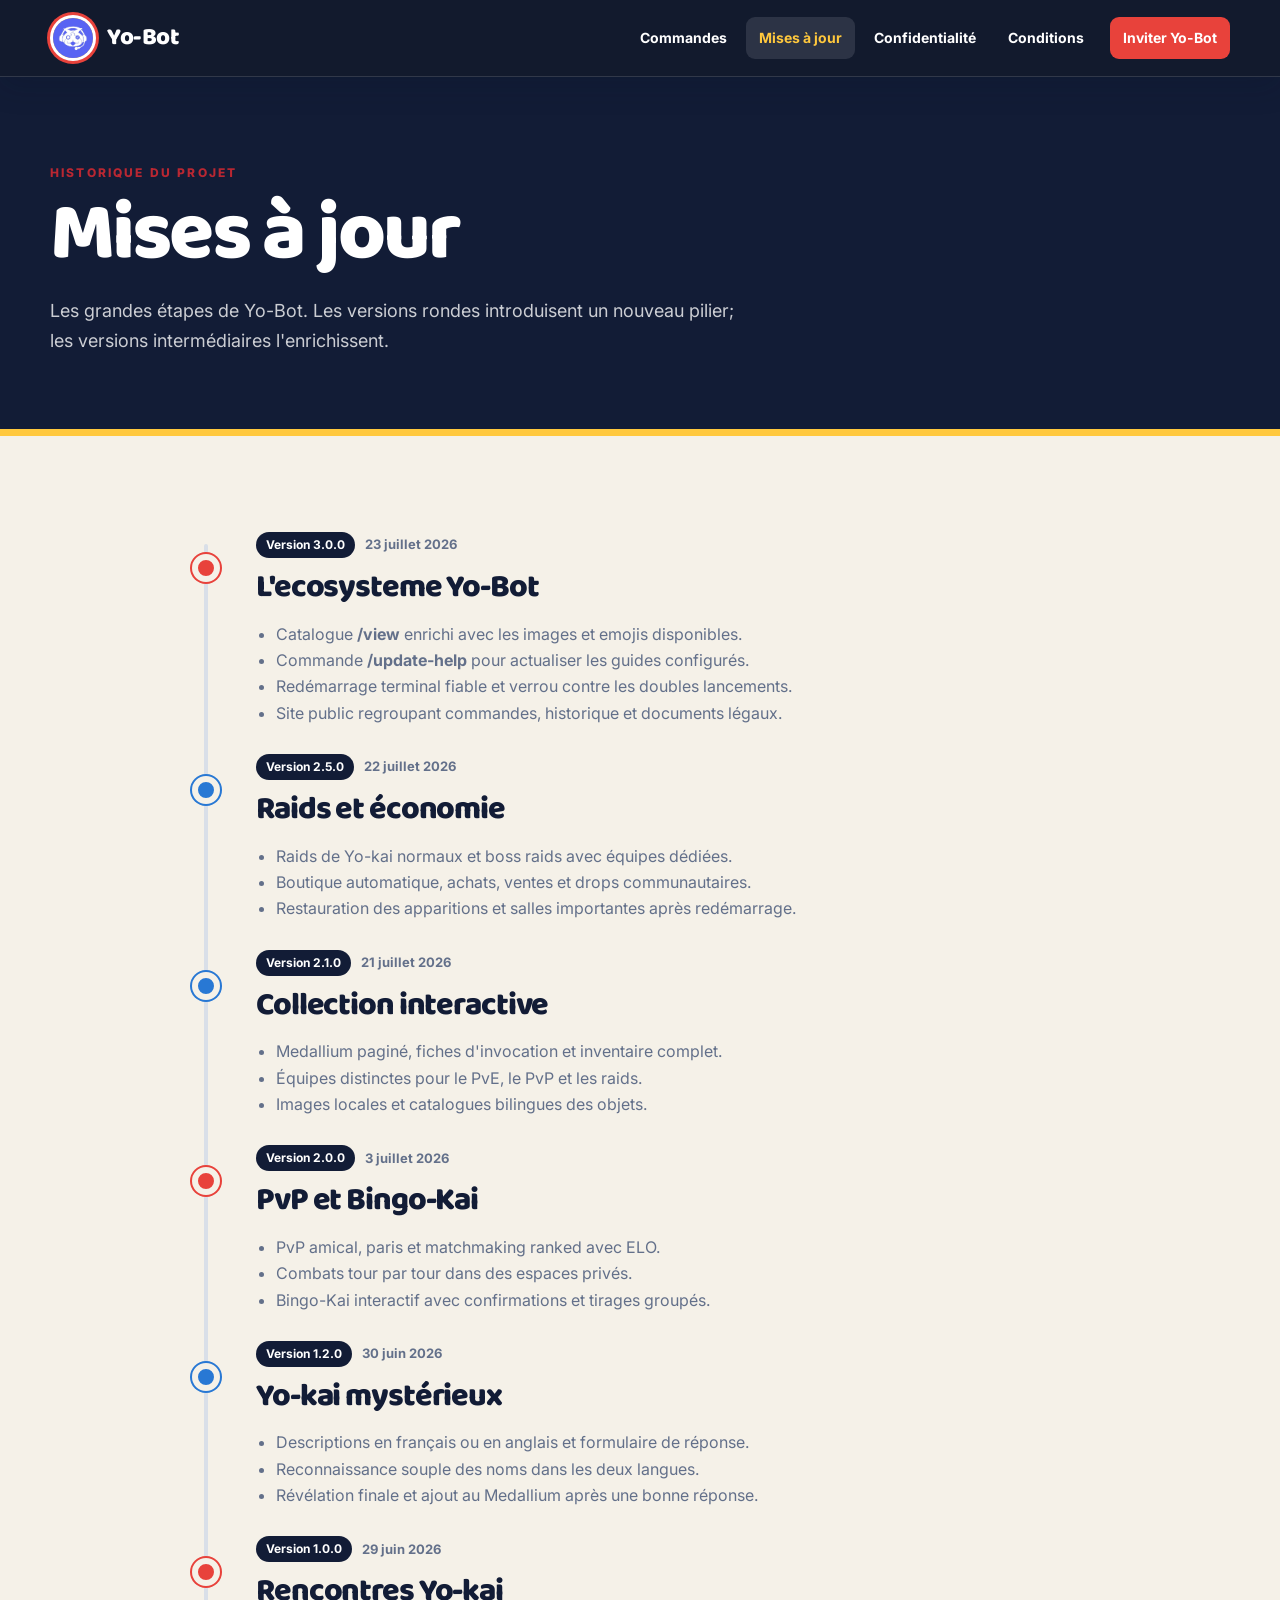
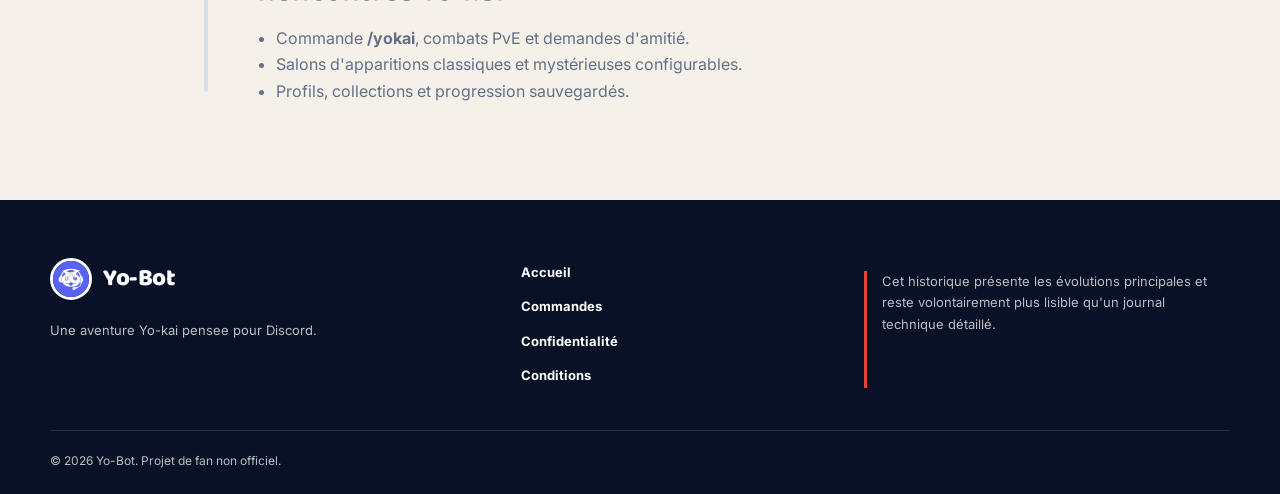
==== commit 093194d2: "Simplifie les commandes privées et corrige la navigation" ====
--- a/changelog.html
+++ b/changelog.html
@@ -7,15 +7,17 @@
   <title>Mises à jour | Yo-Bot</title>
   <link rel="preconnect" href="https://fonts.googleapis.com">
   <link rel="preconnect" href="https://fonts.gstatic.com" crossorigin>
-  <link href="https://fonts.googleapis.com/css2?family=Inter:wght@400;600;700;800&display=swap" rel="stylesheet">
+  <link href="https://fonts.googleapis.com/css2?family=Baloo+2:wght@600;700;800&amp;family=Inter:wght@400;600;700;800&amp;display=swap" rel="stylesheet">
   <link rel="stylesheet" href="style.css">
+  <script src="site.js" defer></script>
 </head>
 <body>
   <a class="skip-link" href="#contenu">Aller au contenu</a>
   <header class="site-header">
     <nav class="nav-shell" aria-label="Navigation principale">
-      <a class="brand" href="index.html"><img src="assets/yo-bot-avatar.png" alt=""><span>Yo-Bot</span></a>
-      <ul class="nav-links">
+      <a class="brand" href="index.html"><span class="brand-watch"><img src="assets/yo-bot-avatar.png" alt=""></span><span>Yo-Bot</span></a>
+      <button class="nav-toggle" type="button" aria-expanded="false" aria-controls="main-nav">Menu</button>
+      <ul class="nav-links" id="main-nav">
         <li><a href="commands.html">Commandes</a></li>
         <li><a href="changelog.html" aria-current="page">Mises à jour</a></li>
         <li><a href="privacy.html">Confidentialité</a></li>
@@ -44,7 +46,7 @@
           <h2>L'ecosysteme Yo-Bot</h2>
           <ul class="clean-list">
             <li>Catalogue <strong>/view</strong> enrichi avec les images et emojis disponibles.</li>
-            <li>Commande owner <strong>/update-help</strong> pour actualiser tous les guides configurés.</li>
+            <li>Commande <strong>/update-help</strong> pour actualiser les guides configurés.</li>
             <li>Redémarrage terminal fiable et verrou contre les doubles lancements.</li>
             <li>Site public regroupant commandes, historique et documents légaux.</li>
           </ul>
--- a/style.css
+++ b/style.css
@@ -1,17 +1,20 @@
 :root {
-  --navy: #111827;
-  --navy-soft: #263244;
-  --blue: #5865f2;
-  --blue-dark: #3745c8;
-  --cyan: #2bb7b1;
-  --red: #ef5748;
-  --gold: #f3bf3e;
-  --paper: #f6f8fb;
-  --white: #ffffff;
-  --ink: #17202c;
-  --muted: #637083;
-  --line: #dce2ea;
-  --content: 1120px;
+  --navy: #121c36;
+  --navy-soft: #21335b;
+  --navy-deep: #091126;
+  --blue: #2878d4;
+  --blue-dark: #1550a3;
+  --cyan: #29b7c9;
+  --red: #e8423b;
+  --red-dark: #b92732;
+  --gold: #ffc83d;
+  --cream: #fff8e7;
+  --paper: #f5f1e8;
+  --white: #fff;
+  --ink: #152039;
+  --muted: #63708a;
+  --line: #d9dfe8;
+  --content: 1180px;
   color-scheme: light;
   font-family: Inter, "Segoe UI", Arial, sans-serif;
   font-synthesis: none;
@@ -27,9 +30,10 @@
 
 body {
   margin: 0;
+  overflow-x: hidden;
   background: var(--paper);
   color: var(--ink);
-  line-height: 1.62;
+  line-height: 1.65;
 }
 
 img {
@@ -41,6 +45,12 @@
   color: inherit;
 }
 
+button,
+input,
+select {
+  font: inherit;
+}
+
 :focus-visible {
   outline: 3px solid var(--gold);
   outline-offset: 3px;
@@ -48,12 +58,14 @@
 
 .skip-link {
   position: fixed;
-  z-index: 100;
+  z-index: 200;
   top: 8px;
   left: 8px;
-  padding: 10px 14px;
+  padding: 10px 15px;
+  border-radius: 8px;
   background: var(--white);
   color: var(--ink);
+  font-weight: 800;
   transform: translateY(-160%);
 }
 
@@ -62,961 +74,1349 @@
 }
 
 .shell,
-.nav-shell,
-.hero-content {
-  width: min(calc(100% - 36px), var(--content));
+.nav-shell {
+  width: min(calc(100% - 40px), var(--content));
   margin-inline: auto;
 }
 
 .site-header {
   position: sticky;
-  z-index: 50;
+  z-index: 100;
   top: 0;
-  border-bottom: 1px solid #283449;
-  background: var(--navy);
-  color: #fff;
+  border-bottom: 1px solid rgba(255, 255, 255, .13);
+  background: rgba(9, 17, 38, .96);
+  color: var(--white);
+  box-shadow: 0 10px 30px rgba(9, 17, 38, .16);
+}
+
+.site-header-overlay {
+  position: absolute;
+  right: 0;
+  left: 0;
+  background: rgba(9, 17, 38, .72);
+  box-shadow: none;
 }
 
 .nav-shell {
-  min-height: 66px;
   display: flex;
+  min-height: 76px;
   align-items: center;
   justify-content: space-between;
-  gap: 26px;
-}
-
-.brand {
+  gap: 30px;
+}
+
+.brand,
+.footer-brand {
   display: inline-flex;
   align-items: center;
-  gap: 10px;
+  gap: 11px;
+  font-family: "Baloo 2", Inter, sans-serif;
+  font-size: 24px;
+  font-weight: 800;
+  letter-spacing: -.02em;
+  text-decoration: none;
+}
+
+.brand-watch {
+  display: grid;
+  width: 46px;
+  height: 46px;
+  place-items: center;
+  overflow: hidden;
+  border: 3px solid var(--white);
+  border-radius: 50%;
+  background: var(--gold);
+  box-shadow: 0 0 0 3px var(--red);
+}
+
+.brand-watch img {
+  width: 100%;
+  height: 100%;
+  object-fit: cover;
+}
+
+.brand > img {
+  width: 42px;
+  height: 42px;
   flex: 0 0 auto;
-  color: #fff;
-  font-family: "Trebuchet MS", "Segoe UI", sans-serif;
-  font-size: 19px;
-  font-weight: 800;
-  text-decoration: none;
-}
-
-.brand img {
-  width: 36px;
-  height: 36px;
-  border: 2px solid rgba(255, 255, 255, 0.75);
+  border: 3px solid var(--white);
   border-radius: 50%;
+  object-fit: cover;
 }
 
 .nav-links {
+  display: flex;
+  align-items: center;
+  gap: 6px;
   margin: 0;
   padding: 0;
-  display: flex;
-  align-items: center;
-  justify-content: flex-end;
-  gap: 2px;
   list-style: none;
 }
 
 .nav-links a {
+  display: inline-flex;
   min-height: 42px;
-  padding: 9px 11px;
-  display: inline-flex;
-  align-items: center;
-  color: #d7dfeb;
-  font-size: 13px;
+  align-items: center;
+  padding: 8px 13px;
+  border-radius: 9px;
+  font-size: 14px;
   font-weight: 700;
   text-decoration: none;
-  white-space: nowrap;
+  transition: background .18s ease, color .18s ease, transform .18s ease;
 }
 
 .nav-links a:hover,
 .nav-links a[aria-current="page"] {
-  color: #fff;
-  box-shadow: inset 0 -3px 0 var(--cyan);
+  background: rgba(255, 255, 255, .11);
+  color: var(--gold);
 }
 
 .nav-links .invite-link {
-  margin-left: 8px;
-  padding-inline: 15px;
-  border-radius: 4px;
+  margin-left: 7px;
+  background: var(--red);
+  color: var(--white);
+}
+
+.nav-links .invite-link:hover {
   background: var(--gold);
-  color: #3c2b00;
-  box-shadow: none;
-}
-
-.nav-links .invite-link:hover {
-  background: #ffd363;
-  color: #2b2005;
-  box-shadow: none;
+  color: var(--navy-deep);
+  transform: translateY(-2px);
+}
+
+.nav-toggle {
+  display: none;
+  border: 1px solid rgba(255, 255, 255, .35);
+  border-radius: 8px;
+  background: transparent;
+  color: var(--white);
+  cursor: pointer;
+  font-weight: 800;
+  padding: 8px 12px;
 }
 
 h1,
 h2,
 h3 {
   margin-top: 0;
-  font-family: "Trebuchet MS", "Segoe UI", sans-serif;
-  line-height: 1.14;
-  letter-spacing: 0;
+  color: var(--navy);
+  font-family: "Baloo 2", Inter, sans-serif;
+  font-weight: 800;
+  letter-spacing: -.035em;
+  line-height: 1.05;
 }
 
 h1 {
-  margin-bottom: 16px;
-  font-size: 58px;
+  font-size: clamp(46px, 8vw, 94px);
 }
 
 h2 {
-  margin-bottom: 14px;
-  font-size: 34px;
+  margin-bottom: 18px;
+  font-size: clamp(34px, 5vw, 58px);
 }
 
 h3 {
-  margin-bottom: 8px;
-  font-size: 20px;
+  margin-bottom: 10px;
+  font-size: 26px;
+}
+
+p {
+  margin-top: 0;
 }
 
 .eyebrow {
-  margin: 0 0 12px;
-  color: var(--blue-dark);
+  margin-bottom: 9px;
+  color: var(--red-dark);
   font-size: 12px;
   font-weight: 800;
+  letter-spacing: .18em;
   text-transform: uppercase;
 }
 
-.eyebrow::before {
-  content: "◆";
-  margin-right: 8px;
+.eyebrow.light {
+  color: var(--gold);
+}
+
+.section {
+  padding: 96px 0;
+}
+
+.section-heading {
+  max-width: 780px;
+  margin-bottom: 46px;
+}
+
+.section-heading.centered {
+  margin-inline: auto;
+  text-align: center;
+}
+
+.section-heading-light h2 {
+  color: var(--white);
+}
+
+.section-kicker {
+  display: inline-grid;
+  width: 42px;
+  height: 42px;
+  margin-bottom: 18px;
+  place-items: center;
+  border: 2px solid currentColor;
+  border-radius: 50%;
   color: var(--red);
-  font-size: 10px;
-}
-
-.hero {
+  font-family: "Baloo 2", sans-serif;
+  font-size: 15px;
+  font-weight: 800;
+}
+
+.button {
+  display: inline-flex;
+  min-height: 50px;
+  align-items: center;
+  justify-content: center;
+  gap: 10px;
+  padding: 12px 20px;
+  border: 2px solid transparent;
+  border-radius: 10px;
+  font-weight: 800;
+  text-decoration: none;
+  box-shadow: 0 10px 24px rgba(9, 17, 38, .18);
+  transition: transform .18s ease, box-shadow .18s ease, background .18s ease;
+}
+
+.button:hover {
+  transform: translateY(-3px);
+  box-shadow: 0 14px 28px rgba(9, 17, 38, .23);
+}
+
+.button-primary {
+  background: var(--red);
+  color: var(--white);
+}
+
+.button-dark {
+  background: var(--navy);
+  color: var(--white);
+}
+
+.button-gold {
+  background: var(--gold);
+  color: var(--navy-deep);
+}
+
+.button-ghost-light {
+  border-color: rgba(255, 255, 255, .6);
+  background: rgba(9, 17, 38, .28);
+  color: var(--white);
+  box-shadow: none;
+}
+
+/* Home */
+
+.hero-yokai {
   position: relative;
-  min-height: 520px;
+  display: grid;
+  min-height: 800px;
+  align-items: center;
   overflow: hidden;
+  background: var(--navy) url("assets/yw2-hero.jpg") center 35% / cover no-repeat;
+  color: var(--white);
+}
+
+.hero-shade {
+  position: absolute;
+  inset: 0;
+  background: rgba(9, 17, 38, .62);
+}
+
+.hero-inner {
+  position: relative;
+  z-index: 1;
+  padding-top: 90px;
+}
+
+.hero-copy-card {
+  max-width: 650px;
+}
+
+.hero-title-lockup {
   display: flex;
   align-items: center;
-  border-bottom: 1px solid #cfd8e7;
-  background: #edf3ff;
-}
-
-.hero::before {
+  gap: 20px;
+}
+
+.hero-title-lockup h1 {
+  margin: 0;
+  color: var(--white);
+  font-size: clamp(68px, 10vw, 122px);
+  text-shadow: 0 6px 0 rgba(9, 17, 38, .28);
+}
+
+.watch-orbit {
+  position: relative;
+  display: grid;
+  width: 88px;
+  height: 88px;
+  flex: 0 0 auto;
+  place-items: center;
+  border: 11px solid var(--white);
+  border-radius: 50%;
+  background: var(--red);
+  box-shadow: 0 0 0 7px var(--gold), 0 0 0 12px rgba(9, 17, 38, .48);
+}
+
+.watch-orbit::before,
+.watch-orbit::after,
+.watch-orbit span {
   position: absolute;
-  top: 0;
+  width: 12px;
+  height: 26px;
+  border-radius: 8px;
+  background: var(--white);
+  content: "";
+}
+
+.watch-orbit::before {
+  transform: rotate(120deg) translateY(-34px);
+}
+
+.watch-orbit::after {
+  transform: rotate(240deg) translateY(-34px);
+}
+
+.watch-orbit span {
+  transform: translateY(-34px);
+}
+
+.hero-lead {
+  max-width: 590px;
+  margin: 20px 0 28px;
+  font-size: clamp(18px, 2vw, 22px);
+  line-height: 1.55;
+  text-shadow: 0 2px 10px rgba(9, 17, 38, .55);
+}
+
+.hero-actions {
+  display: flex;
+  flex-wrap: wrap;
+  gap: 13px;
+}
+
+.hero-meta {
+  display: flex;
+  align-items: center;
+  gap: 14px;
+  margin-top: 30px;
+  color: rgba(255, 255, 255, .85);
+  font-size: 13px;
+  font-weight: 700;
+}
+
+.version-badge {
+  padding: 4px 9px;
+  border: 1px solid rgba(255, 255, 255, .4);
+  border-radius: 999px;
+  background: rgba(9, 17, 38, .45);
+  color: var(--gold);
+}
+
+.hero-scroll {
+  position: absolute;
+  z-index: 2;
+  bottom: 24px;
+  left: 50%;
+  color: var(--white);
+  font-size: 26px;
+  transform: translateX(-50%);
+}
+
+.intro-strip {
+  position: relative;
+  z-index: 2;
+  border-bottom: 7px solid var(--gold);
+  background: var(--white);
+  box-shadow: 0 12px 34px rgba(9, 17, 38, .1);
+}
+
+.intro-grid {
+  display: grid;
+  grid-template-columns: 1fr 1fr;
+  align-items: center;
+  gap: 70px;
+  padding-block: 48px;
+}
+
+.intro-grid h2 {
+  margin-bottom: 0;
+  font-size: clamp(32px, 4vw, 50px);
+}
+
+.intro-grid > p {
+  margin-bottom: 0;
+  color: var(--muted);
+  font-size: 17px;
+}
+
+.adventure-section {
+  background: var(--cream);
+}
+
+.feature-grid {
+  display: grid;
+  grid-template-columns: repeat(3, 1fr);
+  gap: 20px;
+}
+
+.feature {
+  position: relative;
+  min-height: 330px;
+  overflow: hidden;
+  padding: 34px;
+  border: 1px solid rgba(21, 32, 57, .1);
+  border-radius: 18px;
+  background: var(--white);
+  box-shadow: 0 16px 34px rgba(9, 17, 38, .1);
+}
+
+.feature::after {
+  position: absolute;
+  right: -45px;
+  bottom: -55px;
+  width: 180px;
+  height: 180px;
+  border: 26px solid rgba(255, 255, 255, .2);
+  border-radius: 50%;
+  content: "";
+}
+
+.feature-collection {
+  border-top: 7px solid var(--blue);
+}
+
+.feature-battle {
+  border-top: 7px solid var(--red);
+}
+
+.feature-economy {
+  border-top: 7px solid var(--gold);
+}
+
+.feature-icon {
+  display: grid;
+  width: 64px;
+  height: 64px;
+  margin-bottom: 32px;
+  place-items: center;
+  border-radius: 50%;
+  background: var(--navy);
+  color: var(--gold);
+  font-size: 31px;
+  box-shadow: 0 0 0 7px rgba(40, 120, 212, .12);
+}
+
+.feature-battle .feature-icon {
+  background: var(--red);
+}
+
+.feature-economy .feature-icon {
+  background: var(--gold);
+  color: var(--navy);
+}
+
+.feature-number {
+  position: absolute;
+  top: 23px;
+  right: 27px;
+  color: rgba(21, 32, 57, .16);
+  font-family: "Baloo 2", sans-serif;
+  font-size: 38px;
+  font-weight: 800;
+}
+
+.feature p:last-child {
+  color: var(--muted);
+}
+
+.worlds-section {
+  position: relative;
+  padding: 100px 0 110px;
+  overflow: hidden;
+  background: var(--navy);
+}
+
+.worlds-section::before {
+  position: absolute;
+  top: -140px;
+  right: -140px;
+  width: 420px;
+  height: 420px;
+  border: 70px solid rgba(255, 255, 255, .05);
+  border-radius: 50%;
+  content: "";
+}
+
+.world-gallery {
+  position: relative;
+  display: grid;
+  grid-template-columns: 1.4fr 1fr;
+  grid-template-rows: repeat(2, 250px);
+  gap: 18px;
+}
+
+.world-card {
+  position: relative;
+  overflow: hidden;
+  margin: 0;
+  border: 5px solid var(--white);
+  border-radius: 16px;
+  background: var(--navy-soft);
+  box-shadow: 0 18px 44px rgba(0, 0, 0, .3);
+}
+
+.world-card-wide {
+  grid-row: 1 / 3;
+}
+
+.world-card img {
+  width: 100%;
+  height: 100%;
+  object-fit: cover;
+  transition: transform .35s ease;
+}
+
+.world-card:hover img {
+  transform: scale(1.035);
+}
+
+.world-card figcaption {
+  position: absolute;
+  right: 0;
   bottom: 0;
   left: 0;
-  width: 9px;
-  content: "";
+  display: flex;
+  align-items: end;
+  justify-content: space-between;
+  gap: 14px;
+  padding: 55px 20px 17px;
+  background: rgba(9, 17, 38, .88);
+  color: var(--white);
+}
+
+.world-card figcaption strong {
+  font-family: "Baloo 2", sans-serif;
+  font-size: 22px;
+}
+
+.world-card figcaption span {
+  font-size: 13px;
+}
+
+.command-teaser {
+  background: var(--white);
+}
+
+.command-teaser-grid {
+  display: grid;
+  grid-template-columns: 1.05fr .95fr;
+  align-items: center;
+  gap: 70px;
+}
+
+.command-art {
+  position: relative;
+  overflow: hidden;
+  border: 8px solid var(--white);
+  border-radius: 20px;
+  box-shadow: 0 20px 50px rgba(9, 17, 38, .22);
+  transform: rotate(-1.5deg);
+}
+
+.command-art img {
+  width: 100%;
+  min-height: 420px;
+  object-fit: cover;
+}
+
+.command-art-stamp {
+  position: absolute;
+  right: 20px;
+  bottom: 20px;
+  padding: 9px 16px;
+  border: 3px solid var(--white);
+  border-radius: 999px;
   background: var(--red);
-}
-
-.hero::after {
+  color: var(--white);
+  font-family: "Baloo 2", sans-serif;
+  font-size: 24px;
+  font-weight: 800;
+}
+
+.command-teaser-grid > div:last-child > p:not(.eyebrow) {
+  color: var(--muted);
+}
+
+.tag-legend {
+  display: grid;
+  grid-template-columns: auto 1fr;
+  align-items: center;
+  gap: 10px 12px;
+  margin: 26px 0;
+  font-size: 14px;
+  font-weight: 700;
+}
+
+.cta-yokai {
+  border-block: 7px solid var(--gold);
+  background: var(--red);
+  color: var(--white);
+}
+
+.cta-inner {
+  display: grid;
+  grid-template-columns: auto 1fr auto;
+  align-items: center;
+  gap: 28px;
+  padding-block: 48px;
+}
+
+.cta-inner h2 {
+  margin-bottom: 0;
+  color: var(--white);
+  font-size: clamp(32px, 4vw, 48px);
+}
+
+.cta-avatar {
+  width: 90px;
+  height: 90px;
+  border: 6px solid var(--white);
+  border-radius: 50%;
+  object-fit: cover;
+  box-shadow: 0 0 0 6px rgba(9, 17, 38, .2);
+}
+
+/* Commands */
+
+.commands-hero {
+  position: relative;
+  min-height: 500px;
+  display: grid;
+  align-items: end;
+  overflow: hidden;
+  background: var(--navy) url("assets/yw1-banner.png") center 32% / cover no-repeat;
+  color: var(--white);
+}
+
+.commands-hero-shade {
   position: absolute;
-  top: 0;
-  right: 0;
-  width: 26%;
-  height: 8px;
-  content: "";
-  background: var(--cyan);
-}
-
-.hero-content {
+  inset: 0;
+  background: rgba(9, 17, 38, .7);
+}
+
+.commands-hero-content {
   position: relative;
-  padding: 76px 360px 76px 0;
-}
-
-.hero h1 {
-  max-width: 650px;
-  color: var(--navy);
-}
-
-.hero-copy {
-  max-width: 640px;
-  margin: 0;
-  color: #4d5d72;
+  z-index: 1;
+  padding-block: 110px 54px;
+}
+
+.commands-hero h1 {
+  max-width: 850px;
+  margin-bottom: 14px;
+  color: var(--white);
+  font-size: clamp(50px, 7vw, 84px);
+}
+
+.commands-hero-content > p:not(.eyebrow) {
+  max-width: 700px;
+  margin-bottom: 26px;
   font-size: 18px;
 }
 
-.hero-actions {
-  margin-top: 28px;
+.commands-hero-legend {
   display: flex;
   flex-wrap: wrap;
-  gap: 10px;
-}
-
-.button {
-  min-height: 46px;
-  padding: 11px 17px;
-  border: 1px solid transparent;
-  border-radius: 4px;
+  gap: 12px;
+}
+
+.commands-hero-legend > span {
   display: inline-flex;
   align-items: center;
+  gap: 8px;
+  padding: 7px 11px 7px 7px;
+  border: 1px solid rgba(255, 255, 255, .28);
+  border-radius: 999px;
+  background: rgba(9, 17, 38, .62);
+  font-size: 12px;
+  font-weight: 700;
+}
+
+.tag {
+  display: inline-flex;
+  min-height: 25px;
+  align-items: center;
   justify-content: center;
-  gap: 8px;
+  padding: 3px 9px;
+  border-radius: 999px;
+  color: var(--white);
+  font-size: 11px;
+  font-style: normal;
+  font-weight: 800;
+  letter-spacing: .06em;
+  text-transform: uppercase;
+}
+
+.tag-public {
+  background: var(--blue);
+}
+
+.tag-admin {
+  background: #e88712;
+  color: var(--navy-deep);
+}
+
+.tag-dev {
+  background: var(--red);
+}
+
+.command-tools {
+  position: relative;
+  z-index: 3;
+  border-bottom: 1px solid var(--line);
+  background: var(--white);
+  box-shadow: 0 14px 35px rgba(9, 17, 38, .09);
+}
+
+.command-tools-inner {
+  display: grid;
+  grid-template-columns: 1fr 300px;
+  gap: 18px 28px;
+  padding-block: 28px;
+}
+
+.search-field,
+.language-field {
+  display: grid;
+  gap: 7px;
+  color: var(--navy);
+  font-size: 12px;
+  font-weight: 800;
+  letter-spacing: .08em;
+  text-transform: uppercase;
+}
+
+.search-field input,
+.language-field select {
+  width: 100%;
+  height: 50px;
+  border: 2px solid var(--line);
+  border-radius: 10px;
+  background: var(--paper);
+  color: var(--ink);
+  padding: 0 15px;
+  outline: none;
+}
+
+.search-field input:focus,
+.language-field select:focus {
+  border-color: var(--blue);
+  background: var(--white);
+  box-shadow: 0 0 0 4px rgba(40, 120, 212, .12);
+}
+
+.language-note {
+  grid-column: 1 / -1;
+  margin: 0;
+  padding-left: 12px;
+  border-left: 4px solid var(--gold);
+  color: var(--muted);
+  font-size: 13px;
+}
+
+.anchor-nav {
+  position: sticky;
+  z-index: 80;
+  top: 76px;
+  overflow-x: auto;
+  border-bottom: 1px solid var(--line);
+  background: rgba(245, 241, 232, .96);
+}
+
+.anchor-nav .shell {
+  display: flex;
+  gap: 6px;
+  padding-block: 10px;
+}
+
+.anchor-nav a {
+  flex: 0 0 auto;
+  padding: 8px 12px;
+  border-radius: 7px;
+  color: var(--navy);
+  font-size: 13px;
   font-weight: 800;
   text-decoration: none;
 }
 
-.button-primary {
-  background: var(--blue);
-  color: #fff;
-}
-
-.button-primary:hover {
-  background: var(--blue-dark);
-}
-
-.button-secondary {
-  border-color: #aab6ca;
+.anchor-nav a:hover {
+  background: var(--navy);
+  color: var(--white);
+}
+
+.commands-content {
   background: var(--white);
-  color: var(--navy);
-}
-
-.button-secondary:hover {
-  border-color: var(--blue);
+}
+
+.command-section {
+  padding: 86px 0;
+  scroll-margin-top: 135px;
+}
+
+.command-section-tint {
+  background: var(--cream);
+}
+
+.command-section-header {
+  display: grid;
+  grid-template-columns: minmax(0, 1.05fr) minmax(280px, .7fr);
+  align-items: end;
+  gap: 50px;
+  margin-bottom: 34px;
+}
+
+.command-section-header h2 {
+  margin-bottom: 0;
+  font-size: clamp(34px, 4.5vw, 52px);
+}
+
+.command-section-header > p {
+  margin-bottom: 3px;
+  color: var(--muted);
+}
+
+.command-list {
+  overflow: hidden;
+  border: 1px solid var(--line);
+  border-radius: 15px;
+  background: var(--white);
+  box-shadow: 0 14px 32px rgba(9, 17, 38, .07);
+}
+
+.command-row {
+  display: grid;
+  grid-template-columns: minmax(300px, .8fr) 1.2fr;
+  align-items: center;
+  gap: 30px;
+  min-height: 86px;
+  padding: 18px 23px;
+  border-bottom: 1px solid var(--line);
+}
+
+.command-row:last-child {
+  border-bottom: 0;
+}
+
+.command-row:hover {
+  background: #f7faff;
+}
+
+.command-row[hidden],
+.command-section[hidden] {
+  display: none;
+}
+
+.command-main {
+  display: flex;
+  min-width: 0;
+  align-items: center;
+  justify-content: space-between;
+  gap: 12px;
+}
+
+.command-main code {
+  min-width: 0;
+  overflow-wrap: anywhere;
   color: var(--blue-dark);
-}
-
-.hero-version {
-  margin-top: 34px;
-  display: flex;
-  align-items: center;
-  gap: 11px;
+  font-size: 14px;
+  font-weight: 800;
+}
+
+.command-main code i {
   color: var(--muted);
-  font-size: 13px;
-}
-
-.version-badge {
-  padding: 4px 8px;
-  border: 1px solid #d29d1b;
-  border-radius: 3px;
-  background: #fff8de;
-  color: #745300;
-  font-weight: 800;
-}
-
-.hero-companions {
-  position: absolute;
-  right: 0;
-  bottom: 42px;
-  width: 312px;
-  height: 300px;
-}
-
-.companion {
-  position: absolute;
-  object-fit: contain;
-  filter: drop-shadow(0 10px 8px rgba(23, 32, 44, 0.16));
-}
-
-.companion-jibanyan {
-  right: 62px;
-  bottom: 0;
-  width: 154px;
-  height: 198px;
-  z-index: 2;
-}
-
-.companion-whisper {
-  top: 12px;
-  right: 2px;
-  width: 92px;
-  height: 124px;
-}
-
-.companion-komasan {
-  top: 0;
-  left: 0;
-  width: 118px;
-  height: 154px;
-}
-
-.section {
-  padding: 72px 0;
-}
-
-.section-white {
-  background: var(--white);
-}
-
-.section-dark {
-  background: var(--navy);
-  color: #fff;
-}
-
-.section-heading {
-  max-width: 720px;
-  margin-bottom: 30px;
-}
-
-.section-heading p {
+  font-style: normal;
+  font-weight: 600;
+}
+
+.command-row > p {
   margin: 0;
   color: var(--muted);
-  font-size: 16px;
-}
-
-.section-dark .section-heading p {
-  color: #aeb9ca;
-}
-
-.section-dark .eyebrow {
-  color: #78ded9;
-}
-
-.feature-grid {
-  display: grid;
-  grid-template-columns: repeat(3, minmax(0, 1fr));
-  border-top: 1px solid var(--line);
-  border-bottom: 1px solid var(--line);
-}
-
-.feature {
-  min-height: 200px;
-  padding: 28px;
-  border-right: 1px solid var(--line);
+  font-size: 14px;
+}
+
+.admin-section {
+  border-block: 8px solid var(--gold);
+  background: #fff7dc;
+}
+
+.admin-section .section-kicker {
+  color: #c56d00;
+}
+
+.dev-section {
+  background: var(--navy);
+  color: rgba(255, 255, 255, .82);
+}
+
+.dev-section h2 {
+  color: var(--white);
+}
+
+.dev-section .command-section-header > p {
+  color: rgba(255, 255, 255, .72);
+}
+
+.dev-section .command-list {
+  border-color: rgba(255, 255, 255, .12);
+  background: var(--navy-soft);
+  box-shadow: 0 16px 35px rgba(0, 0, 0, .24);
+}
+
+.dev-section .command-row {
+  border-color: rgba(255, 255, 255, .12);
+}
+
+.dev-section .command-row:hover {
+  background: rgba(255, 255, 255, .06);
+}
+
+.dev-section .command-main code {
+  color: var(--gold);
+}
+
+.dev-section .command-main code i,
+.dev-section .command-row > p {
+  color: rgba(255, 255, 255, .7);
+}
+
+.dev-warning {
+  display: flex;
+  align-items: flex-start;
+  gap: 16px;
+  max-width: 890px;
+  margin-bottom: 48px;
+  padding: 19px;
+  border: 1px solid rgba(255, 255, 255, .15);
+  border-left: 6px solid var(--red);
+  border-radius: 10px;
+  background: rgba(255, 255, 255, .07);
+}
+
+.dev-warning strong {
+  color: var(--white);
+}
+
+.dev-warning p {
+  margin: 4px 0 0;
+  color: rgba(255, 255, 255, .72);
+  font-size: 14px;
+}
+
+.no-results {
+  margin-block: 70px;
+  padding: 24px;
+  border: 2px dashed var(--line);
+  border-radius: 12px;
   background: var(--white);
-}
-
-.feature:last-child {
-  border-right: 0;
-}
-
-.feature-mark {
-  width: 34px;
-  height: 34px;
+  color: var(--muted);
+  text-align: center;
+  font-weight: 700;
+}
+
+/* Changelog and legal pages */
+
+.page-hero {
+  padding: 86px 0 74px;
+  overflow: hidden;
+  border-bottom: 7px solid var(--gold);
+  background: var(--navy);
+  color: var(--white);
+}
+
+.page-hero h1 {
+  max-width: 830px;
   margin-bottom: 18px;
-  border-radius: 50%;
-  display: grid;
-  place-items: center;
-  background: #e7eaff;
-  color: var(--blue-dark);
-  font-size: 12px;
-  font-weight: 900;
-}
-
-.feature:nth-child(2) .feature-mark {
-  background: #e1f7f5;
-  color: #087d78;
-}
-
-.feature:nth-child(3) .feature-mark {
-  background: #fff0ed;
-  color: #ba3529;
-}
-
-.feature p,
-.portal-card p {
-  margin: 0;
-  color: var(--muted);
-}
-
-.update-band {
-  display: grid;
-  grid-template-columns: 180px minmax(0, 1fr);
-  gap: 44px;
+  color: var(--white);
+  font-size: clamp(48px, 7vw, 82px);
+}
+
+.page-hero p:not(.eyebrow) {
+  max-width: 710px;
+  margin-bottom: 0;
+  color: rgba(255, 255, 255, .78);
+  font-size: 18px;
+}
+
+.legal-layout {
+  display: grid;
+  grid-template-columns: 240px minmax(0, 1fr);
   align-items: start;
-}
-
-.update-number {
-  padding-top: 6px;
-  color: var(--blue);
-  font-family: "Trebuchet MS", "Segoe UI", sans-serif;
-  font-size: 68px;
-  font-weight: 900;
-  line-height: 0.9;
-}
-
-.update-date {
-  margin-top: 14px;
+  gap: 70px;
+}
+
+.legal-toc {
+  position: sticky;
+  top: 100px;
+  display: grid;
+  gap: 5px;
+  padding: 20px;
+  border: 1px solid var(--line);
+  border-radius: 12px;
+  background: var(--white);
+}
+
+.legal-toc strong {
+  margin-bottom: 8px;
+  color: var(--navy);
+  font-family: "Baloo 2", sans-serif;
+  font-size: 20px;
+}
+
+.legal-toc a {
+  padding: 7px 8px;
+  border-radius: 6px;
   color: var(--muted);
   font-size: 13px;
   font-weight: 700;
-}
-
-.clean-list {
-  margin: 18px 0 0;
-  padding: 0;
-  list-style: none;
-}
-
-.clean-list li {
-  position: relative;
-  margin: 9px 0;
-  padding-left: 22px;
-}
-
-.clean-list li::before {
-  position: absolute;
-  left: 0;
-  content: "◆";
-  color: var(--cyan);
-  font-size: 10px;
-}
-
-.portal-grid {
-  display: grid;
-  grid-template-columns: repeat(3, minmax(0, 1fr));
-  border-top: 1px solid #344158;
-  border-bottom: 1px solid #344158;
-}
-
-.portal-card {
-  position: relative;
-  min-height: 170px;
-  padding: 26px 48px 26px 24px;
-  border-right: 1px solid #344158;
-  color: #fff;
   text-decoration: none;
 }
 
-.portal-card:last-child {
-  border-right: 0;
-}
-
-.portal-card:hover {
-  background: #182337;
-}
-
-.portal-card p {
-  color: #abb7c9;
-}
-
-.portal-card span {
-  position: absolute;
-  top: 27px;
-  right: 22px;
-  color: var(--gold);
-  font-size: 20px;
-}
-
-.page-hero {
-  padding: 66px 0 48px;
-  border-bottom: 1px solid var(--line);
+.legal-toc a:hover {
+  background: var(--cream);
+  color: var(--red-dark);
+}
+
+.legal-copy {
+  max-width: 780px;
+}
+
+.legal-copy section {
+  padding-top: 28px;
+  scroll-margin-top: 95px;
+}
+
+.legal-copy h2 {
+  margin-bottom: 15px;
+  font-size: 34px;
+}
+
+.legal-copy p,
+.legal-copy li {
+  color: #4f5e75;
+}
+
+.legal-copy li + li {
+  margin-top: 7px;
+}
+
+.notice {
+  padding: 18px 20px;
+  border-left: 5px solid var(--gold);
+  border-radius: 6px;
   background: var(--white);
-}
-
-.page-hero .shell {
-  position: relative;
-  padding-left: 24px;
-}
-
-.page-hero .shell::before {
-  position: absolute;
-  top: 2px;
-  bottom: 2px;
-  left: 0;
-  width: 5px;
-  content: "";
-  background: var(--blue);
-}
-
-.page-hero h1 {
-  max-width: 820px;
-  margin-bottom: 12px;
-  font-size: 44px;
-  color: var(--navy);
-}
-
-.page-hero p {
-  max-width: 760px;
-  margin: 0;
-  color: var(--muted);
-  font-size: 17px;
-}
-
-.anchor-nav {
-  position: sticky;
-  z-index: 20;
-  top: 66px;
-  border-bottom: 1px solid var(--line);
-  background: rgba(246, 248, 251, 0.97);
-  backdrop-filter: blur(10px);
-}
-
-.anchor-nav .shell {
-  min-height: 52px;
-  display: flex;
-  align-items: center;
-  gap: 4px;
-  overflow-x: auto;
-  scrollbar-width: none;
-}
-
-.anchor-nav .shell::-webkit-scrollbar,
-.nav-links::-webkit-scrollbar {
-  display: none;
-}
-
-.anchor-nav a {
-  padding: 7px 11px;
-  flex: 0 0 auto;
-  border-radius: 3px;
-  color: #47556a;
-  font-size: 13px;
-  font-weight: 800;
-  text-decoration: none;
-}
-
-.anchor-nav a:hover {
-  background: #e5e9ff;
-  color: var(--blue-dark);
-}
-
-.command-section {
-  padding: 58px 0;
-  scroll-margin-top: 118px;
-}
-
-.command-section:nth-child(even) {
-  background: var(--white);
-}
-
-.command-section-header {
-  display: grid;
-  grid-template-columns: minmax(230px, 0.4fr) minmax(0, 0.6fr);
-  gap: 32px;
-  align-items: end;
-  margin-bottom: 22px;
-}
-
-.command-section-header h2 {
-  margin-bottom: 0;
-}
-
-.command-section-header p {
-  margin: 0;
-  color: var(--muted);
-}
-
-.command-list {
-  border-top: 1px solid var(--line);
-}
-
-.command-row {
-  min-height: 72px;
-  padding: 15px 4px;
-  border-bottom: 1px solid var(--line);
-  display: grid;
-  grid-template-columns: minmax(230px, 0.38fr) minmax(0, 0.62fr);
-  gap: 28px;
-  align-items: center;
-}
-
-.command-name {
-  color: var(--blue-dark);
-  font-family: Consolas, "SFMono-Regular", monospace;
-  font-size: 14px;
-  font-weight: 800;
-}
-
-.command-row p {
-  margin: 0;
-  color: #3e4a5b;
-}
-
-.tag {
-  margin-left: 7px;
-  padding: 3px 5px;
-  border: 1px solid var(--line);
-  border-radius: 3px;
-  color: var(--muted);
-  font-family: Inter, "Segoe UI", sans-serif;
-  font-size: 10px;
-  font-weight: 800;
-  text-transform: uppercase;
-}
-
-.tag-admin {
-  border-color: #e7c66e;
-  background: #fff7da;
-  color: #715400;
+  box-shadow: 0 8px 24px rgba(9, 17, 38, .07);
 }
 
 .timeline {
   position: relative;
-  max-width: 850px;
+  display: grid;
+  gap: 28px;
+  max-width: 920px;
+  margin-inline: auto;
 }
 
 .timeline::before {
   position: absolute;
   top: 12px;
   bottom: 12px;
-  left: 16px;
-  width: 2px;
+  left: 24px;
+  width: 4px;
+  border-radius: 4px;
+  background: var(--line);
   content: "";
-  background: var(--line);
 }
 
 .release {
   position: relative;
-  padding: 0 0 48px 62px;
-}
-
-.release:last-child {
-  padding-bottom: 0;
+  padding-left: 76px;
 }
 
 .release-dot {
   position: absolute;
-  top: 2px;
-  left: 6px;
-  width: 22px;
-  height: 22px;
-  border: 5px solid var(--paper);
+  z-index: 1;
+  top: 22px;
+  left: 12px;
+  width: 28px;
+  height: 28px;
+  border: 6px solid var(--paper);
   border-radius: 50%;
-  background: var(--cyan);
-  box-shadow: 0 0 0 1px #07827c;
+  background: var(--blue);
+  box-shadow: 0 0 0 2px var(--blue);
 }
 
 .release-major .release-dot {
   background: var(--red);
-  box-shadow: 0 0 0 1px #b9382d;
+  box-shadow: 0 0 0 2px var(--red);
+}
+
+.release > div:last-child {
+  padding: 26px 28px;
+  border: 1px solid var(--line);
+  border-radius: 14px;
+  background: var(--white);
+  box-shadow: 0 12px 30px rgba(9, 17, 38, .08);
 }
 
 .release-meta {
-  margin-bottom: 8px;
   display: flex;
   flex-wrap: wrap;
+  align-items: center;
   gap: 10px;
+  margin-bottom: 13px;
   color: var(--muted);
   font-size: 13px;
   font-weight: 700;
 }
 
 .release-version {
-  color: var(--blue-dark);
+  padding: 3px 10px;
+  border-radius: 999px;
+  background: var(--navy);
+  color: var(--white);
+  font-size: 12px;
 }
 
 .release h2 {
-  margin-bottom: 6px;
-  font-size: 26px;
-}
-
-.legal-layout {
-  display: grid;
-  grid-template-columns: 230px minmax(0, 1fr);
-  gap: 48px;
-  align-items: start;
-}
-
-.legal-toc {
-  position: sticky;
-  top: 94px;
-  padding: 18px;
-  border-left: 3px solid var(--cyan);
-  background: var(--white);
-}
-
-.legal-toc strong {
-  display: block;
-  margin-bottom: 8px;
-}
-
-.legal-toc a {
-  padding: 5px 0;
-  display: block;
+  margin-bottom: 14px;
+  font-size: 32px;
+}
+
+.clean-list {
+  margin-bottom: 0;
+  padding-left: 20px;
   color: var(--muted);
+}
+
+/* Footer */
+
+.site-footer {
+  padding: 58px 0 24px;
+  background: var(--navy-deep);
+  color: rgba(255, 255, 255, .72);
+}
+
+.footer-grid {
+  display: grid;
+  grid-template-columns: 1.15fr .8fr 1fr;
+  gap: 50px;
+}
+
+.footer-brand {
+  color: var(--white);
+}
+
+.footer-brand img {
+  width: 42px;
+  height: 42px;
+  border: 3px solid var(--white);
+  border-radius: 50%;
+  object-fit: cover;
+}
+
+.footer-grid p {
+  margin: 13px 0 0;
   font-size: 13px;
-  text-decoration: none;
-}
-
-.legal-toc a:hover {
-  color: var(--blue-dark);
-}
-
-.legal-copy {
-  min-width: 0;
-}
-
-.legal-copy section {
-  padding: 0 0 40px;
-  scroll-margin-top: 96px;
-}
-
-.legal-copy h2 {
-  font-size: 26px;
-}
-
-.legal-copy h3 {
-  margin-top: 24px;
-  font-size: 18px;
-}
-
-.legal-copy p,
-.legal-copy li {
-  color: #3f4b5d;
-}
-
-.notice {
-  margin: 0 0 32px;
-  padding: 15px 17px;
-  border-left: 4px solid var(--gold);
-  background: #fff9e7;
-}
-
-.site-footer {
-  padding: 46px 0 24px;
-  background: var(--navy);
-  color: #c1cad8;
-}
-
-.footer-grid {
-  display: grid;
-  grid-template-columns: 1.1fr 0.7fr 1.2fr;
-  gap: 38px;
-}
-
-.footer-brand {
-  display: flex;
-  align-items: center;
-  gap: 10px;
-  color: #fff;
-  font-weight: 900;
-}
-
-.footer-brand img {
-  width: 38px;
-  height: 38px;
-  border-radius: 50%;
 }
 
 .footer-links {
+  display: grid;
+  align-content: start;
+  gap: 8px;
   margin: 0;
   padding: 0;
   list-style: none;
 }
 
 .footer-links a {
-  padding: 3px 0;
-  display: inline-block;
-  color: #d6deea;
+  color: var(--white);
+  font-size: 13px;
+  font-weight: 700;
   text-decoration: none;
 }
 
 .footer-links a:hover {
-  color: #8ee5e1;
+  color: var(--gold);
 }
 
 .disclaimer {
-  margin: 0;
-  color: #94a0b2;
+  padding-left: 15px;
+  border-left: 3px solid var(--red);
+}
+
+.copyright {
+  margin-top: 42px;
+  padding-top: 20px;
+  border-top: 1px solid rgba(255, 255, 255, .12);
   font-size: 12px;
 }
 
-.copyright {
-  margin-top: 28px;
-  padding-top: 18px;
-  border-top: 1px solid #303b4d;
-  color: #8290a4;
-  font-size: 12px;
-}
-
-@media (max-width: 900px) {
-  .nav-shell {
-    padding: 8px 0;
-    align-items: flex-start;
-    flex-direction: column;
-    gap: 3px;
+[dir="rtl"] .eyebrow,
+[dir="rtl"] .search-field,
+[dir="rtl"] .language-field {
+  letter-spacing: 0;
+}
+
+@media (max-width: 940px) {
+  .nav-toggle {
+    display: inline-flex;
   }
 
   .nav-links {
+    position: absolute;
+    top: 68px;
+    right: 20px;
+    left: 20px;
+    display: none;
+    align-items: stretch;
+    padding: 13px;
+    border: 1px solid rgba(255, 255, 255, .15);
+    border-radius: 12px;
+    background: var(--navy-deep);
+    box-shadow: 0 16px 35px rgba(0, 0, 0, .3);
+  }
+
+  .nav-links.is-open {
+    display: grid;
+  }
+
+  .nav-links a {
     width: 100%;
-    justify-content: flex-start;
-    overflow-x: auto;
-    scrollbar-width: none;
   }
 
   .nav-links .invite-link {
-    margin-left: 0;
-  }
-
-  .hero-content {
-    padding-right: 270px;
-  }
-
-  .hero-companions {
-    width: 242px;
-  }
-
-  .companion-jibanyan {
-    right: 44px;
-    width: 132px;
-    height: 172px;
-  }
-
-  .companion-whisper {
-    width: 76px;
-    height: 104px;
-  }
-
-  .companion-komasan {
-    width: 96px;
-    height: 132px;
-  }
-
-  .feature-grid,
-  .portal-grid {
+    margin: 4px 0 0;
+  }
+
+  .feature-grid {
     grid-template-columns: 1fr;
   }
 
-  .feature,
-  .portal-card {
+  .feature {
     min-height: 0;
-    border-right: 0;
-    border-bottom: 1px solid var(--line);
-  }
-
-  .portal-card {
-    border-bottom-color: #344158;
-  }
-
-  .feature:last-child,
-  .portal-card:last-child {
-    border-bottom: 0;
+  }
+
+  .command-teaser-grid {
+    grid-template-columns: 1fr;
+  }
+
+  .command-art {
+    max-width: 720px;
   }
 
   .legal-layout {
     grid-template-columns: 1fr;
+    gap: 32px;
   }
 
   .legal-toc {
     position: static;
   }
-
-  .footer-grid {
-    grid-template-columns: 1fr 1fr;
+}
+
+@media (max-width: 760px) {
+  .shell,
+  .nav-shell {
+    width: min(calc(100% - 28px), var(--content));
+  }
+
+  .nav-shell {
+    min-height: 68px;
+  }
+
+  .brand-watch {
+    width: 39px;
+    height: 39px;
+  }
+
+  .hero-yokai {
+    min-height: 720px;
+    background-position: 60% center;
+  }
+
+  .hero-shade {
+    background: rgba(9, 17, 38, .74);
+  }
+
+  .hero-inner {
+    padding-top: 90px;
+  }
+
+  .hero-title-lockup {
+    gap: 14px;
+  }
+
+  .watch-orbit {
+    width: 57px;
+    height: 57px;
+    border-width: 7px;
+    box-shadow: 0 0 0 4px var(--gold), 0 0 0 7px rgba(9, 17, 38, .48);
+  }
+
+  .watch-orbit::before,
+  .watch-orbit::after,
+  .watch-orbit span {
+    width: 7px;
+    height: 17px;
+  }
+
+  .watch-orbit::before {
+    transform: rotate(120deg) translateY(-22px);
+  }
+
+  .watch-orbit::after {
+    transform: rotate(240deg) translateY(-22px);
+  }
+
+  .watch-orbit span {
+    transform: translateY(-22px);
+  }
+
+  .intro-grid,
+  .cta-inner {
+    grid-template-columns: 1fr;
+    gap: 24px;
+  }
+
+  .world-gallery {
+    grid-template-columns: 1fr;
+    grid-template-rows: repeat(3, 300px);
+  }
+
+  .world-card-wide {
+    grid-row: auto;
+  }
+
+  .command-tools-inner {
+    grid-template-columns: 1fr;
+  }
+
+  .language-note {
+    grid-column: auto;
   }
 
   .anchor-nav {
-    top: 111px;
-  }
-}
-
-@media (max-width: 620px) {
-  .shell,
-  .nav-shell,
-  .hero-content {
-    width: min(calc(100% - 24px), var(--content));
-  }
-
-  .nav-shell {
-    padding: 6px 0;
-  }
-
-  .brand {
-    font-size: 17px;
-  }
-
-  .brand img {
-    width: 32px;
-    height: 32px;
-  }
-
-  .nav-links a {
-    min-height: 34px;
-    padding: 5px 7px;
-    font-size: 11px;
-  }
-
-  .nav-links .invite-link {
-    display: none;
-  }
-
-  h1 {
-    font-size: 42px;
-  }
-
-  h2 {
-    font-size: 29px;
-  }
-
-  .hero {
-    min-height: 0;
-  }
-
-  .hero-content {
-    padding: 54px 0 34px;
-  }
-
-  .hero-copy {
-    font-size: 16px;
-  }
-
-  .hero-actions {
-    margin-top: 22px;
-  }
-
-  .hero-actions .button {
-    width: 100%;
-  }
-
-  .hero-version {
-    align-items: flex-start;
-  }
-
-  .hero-companions {
-    position: relative;
-    right: auto;
-    bottom: auto;
-    width: 100%;
-    height: 88px;
-    margin-top: 22px;
-    border-top: 1px solid #cfd8e7;
-  }
-
-  .companion {
-    top: 10px;
-    bottom: auto;
-    width: 58px;
-    height: 72px;
-  }
-
-  .companion-jibanyan {
-    left: calc(50% - 29px);
-    right: auto;
-    z-index: 2;
-  }
-
-  .companion-komasan {
-    left: calc(50% - 98px);
-  }
-
-  .companion-whisper {
-    right: calc(50% - 98px);
-  }
-
-  .section {
-    padding: 54px 0;
-  }
-
-  .feature {
-    padding: 22px 18px;
-  }
-
-  .update-band {
-    grid-template-columns: 1fr;
-    gap: 20px;
-  }
-
-  .update-number {
-    font-size: 58px;
-  }
-
-  .page-hero {
-    padding: 46px 0 38px;
-  }
-
-  .page-hero h1 {
-    font-size: 35px;
-  }
-
-  .page-hero p {
-    font-size: 15px;
-  }
-
-  .anchor-nav {
-    top: 83px;
+    top: 68px;
   }
 
   .command-section {
-    padding: 48px 0;
-    scroll-margin-top: 136px;
+    padding: 64px 0;
+    scroll-margin-top: 126px;
   }
 
   .command-section-header,
@@ -1029,7 +1429,60 @@
   }
 
   .command-row {
-    gap: 5px;
+    gap: 7px;
+    padding: 18px;
+  }
+
+  .command-main {
+    align-items: flex-start;
+  }
+
+  .commands-hero-legend {
+    display: grid;
+  }
+
+  .commands-hero-legend > span {
+    width: fit-content;
+  }
+
+  .section {
+    padding: 68px 0;
+  }
+
+  .footer-grid {
+    grid-template-columns: 1fr;
+    gap: 28px;
+  }
+}
+
+@media (max-width: 480px) {
+  .hero-actions .button,
+  .cta-inner .button {
+    width: 100%;
+  }
+
+  .hero-meta {
+    align-items: flex-start;
+    flex-direction: column;
+  }
+
+  .world-gallery {
+    grid-template-rows: repeat(3, 240px);
+  }
+
+  .world-card figcaption {
+    align-items: flex-start;
+    flex-direction: column;
+    gap: 0;
+  }
+
+  .command-art img {
+    min-height: 280px;
+  }
+
+  .cta-avatar {
+    width: 74px;
+    height: 74px;
   }
 
   .release {
@@ -1037,15 +1490,11 @@
   }
 
   .timeline::before {
-    left: 12px;
+    left: 13px;
   }
 
   .release-dot {
-    left: 2px;
-  }
-
-  .footer-grid {
-    grid-template-columns: 1fr;
+    left: 1px;
   }
 }
 
@@ -1053,4 +1502,10 @@
   html {
     scroll-behavior: auto;
   }
-}
+
+  *,
+  *::before,
+  *::after {
+    transition-duration: .001ms !important;
+  }
+}
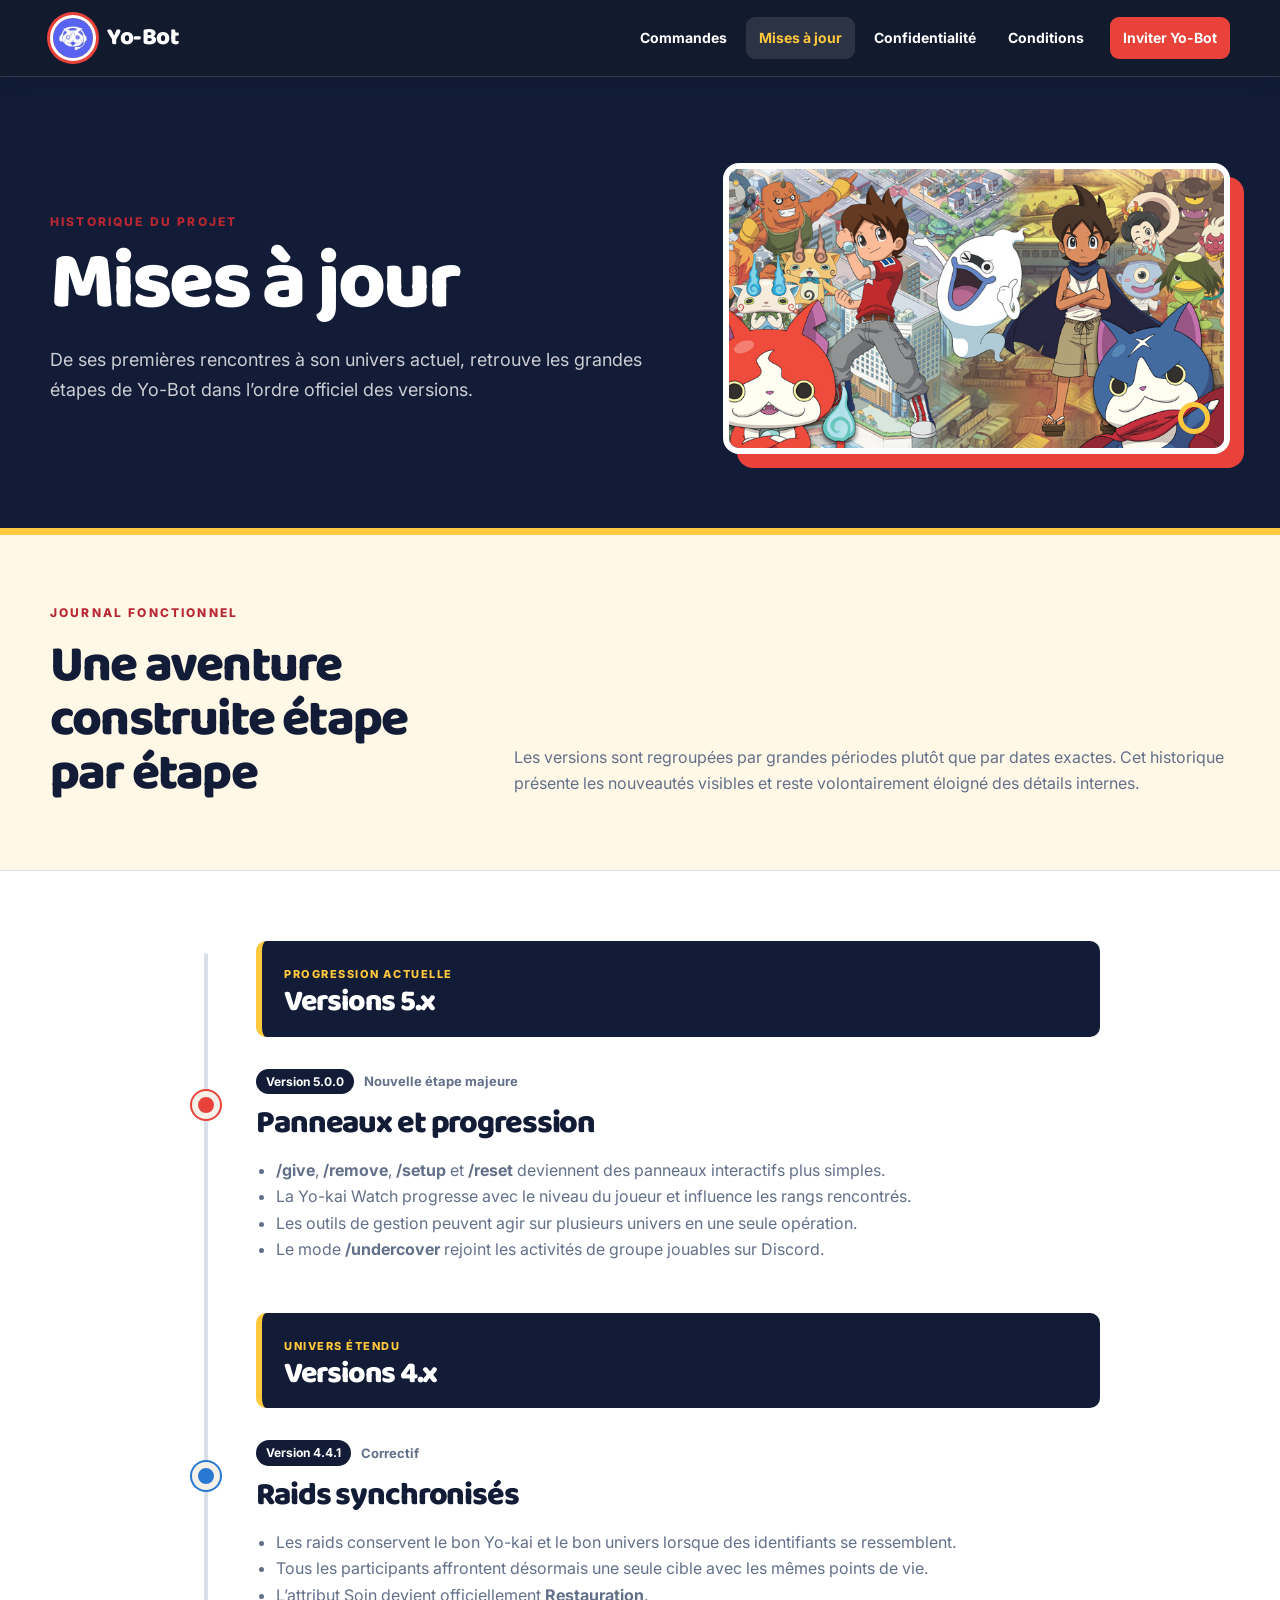
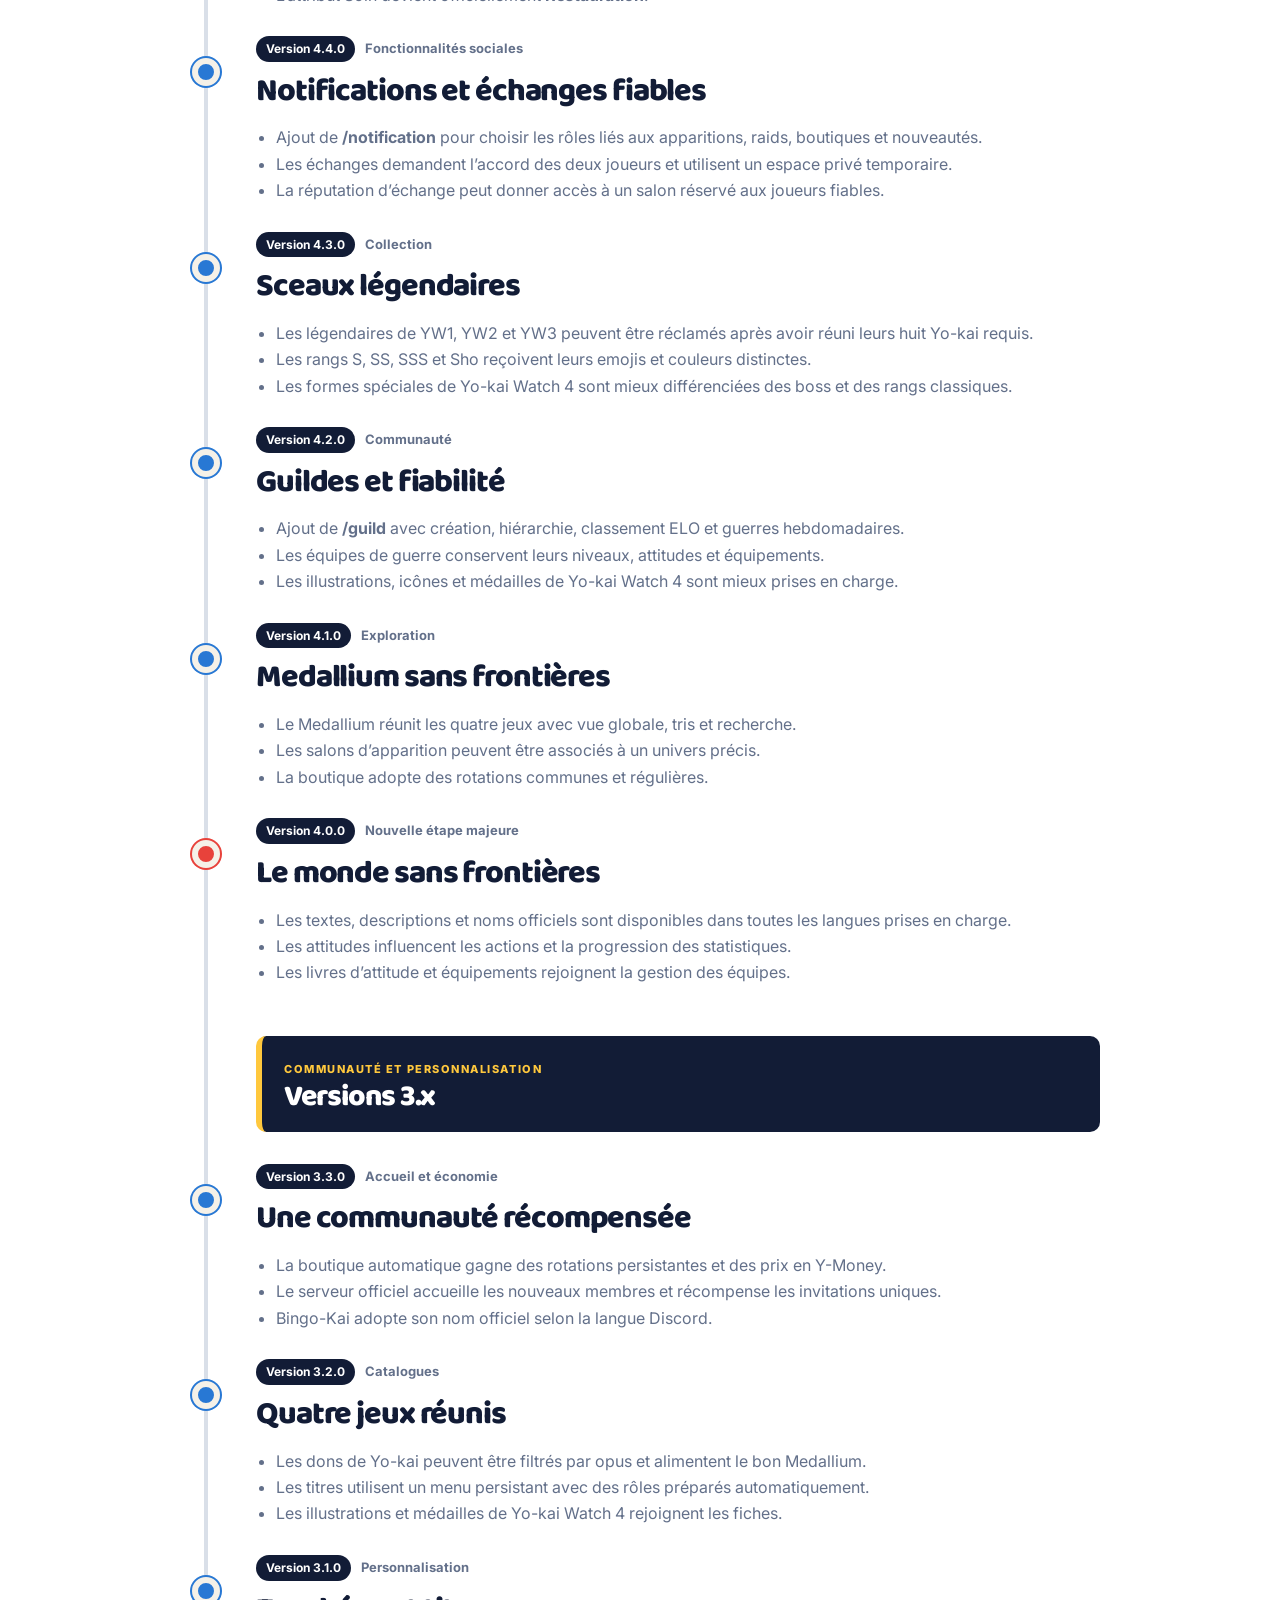
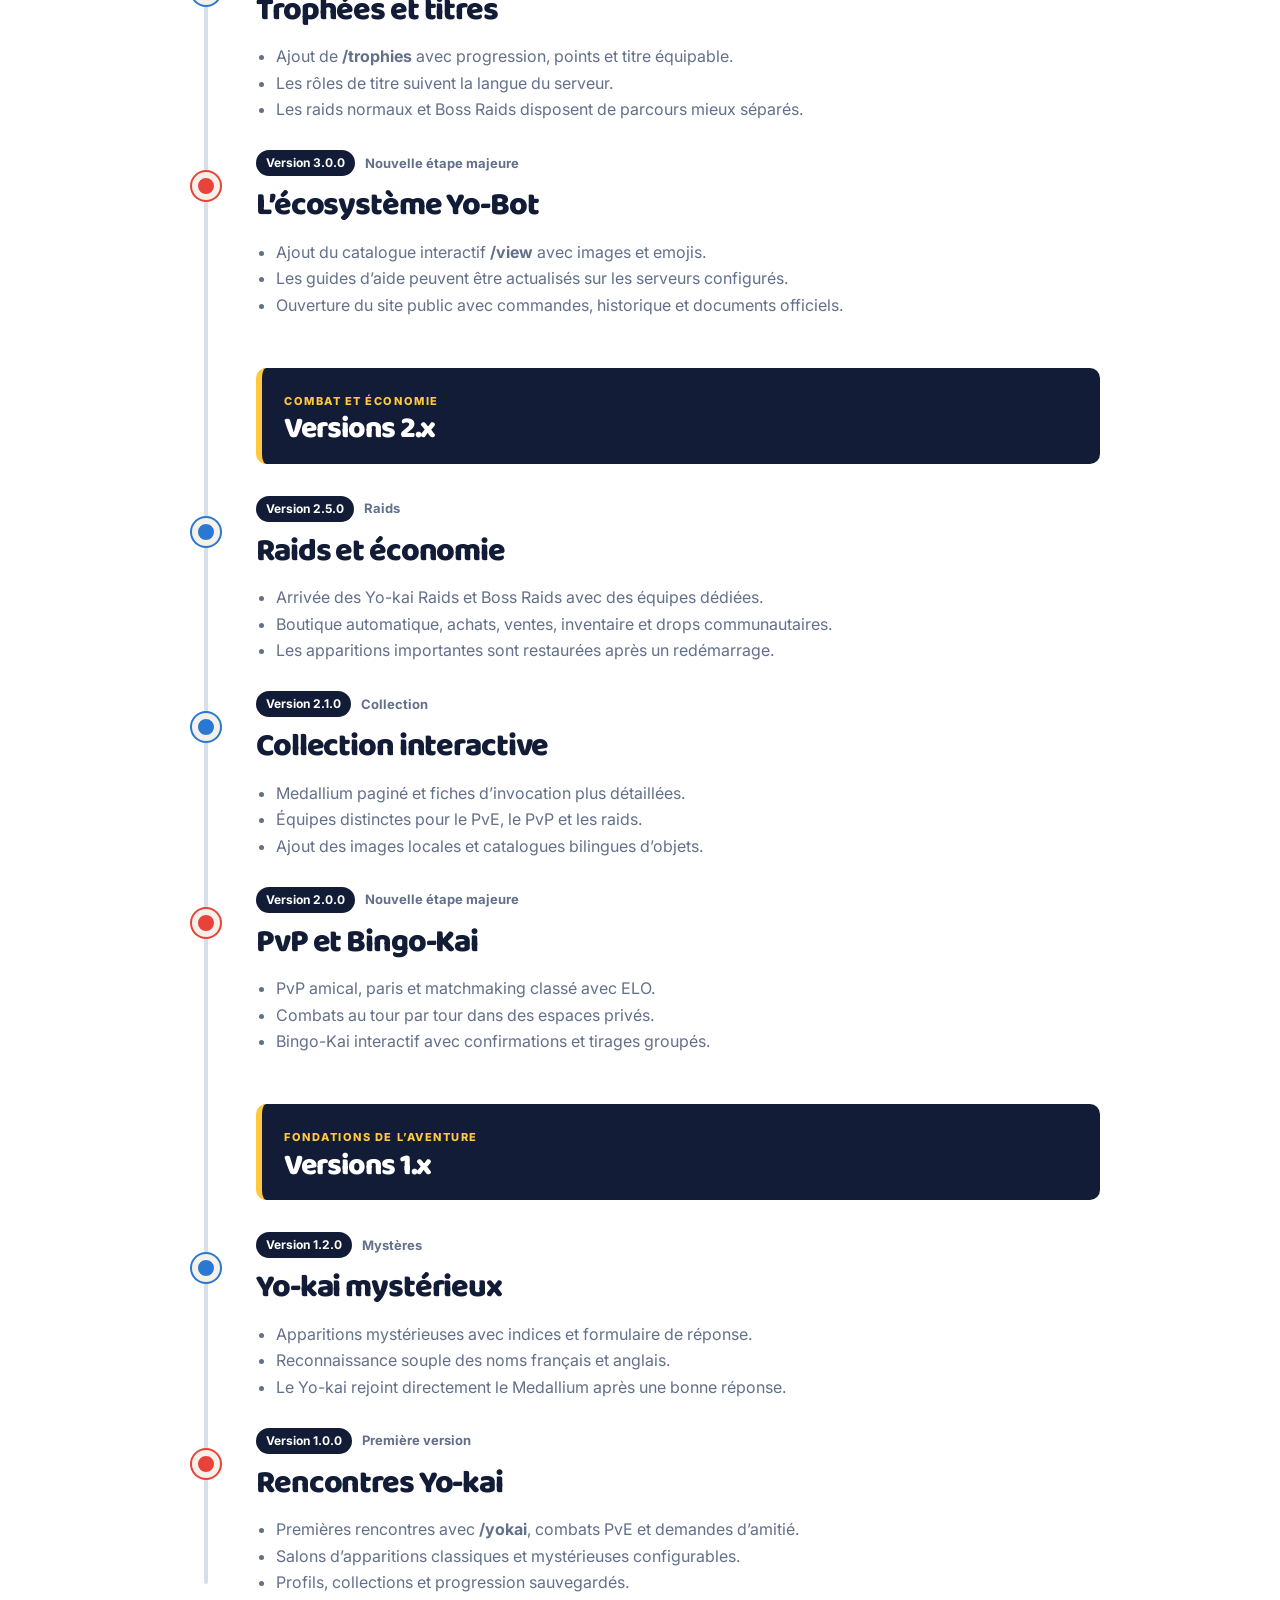
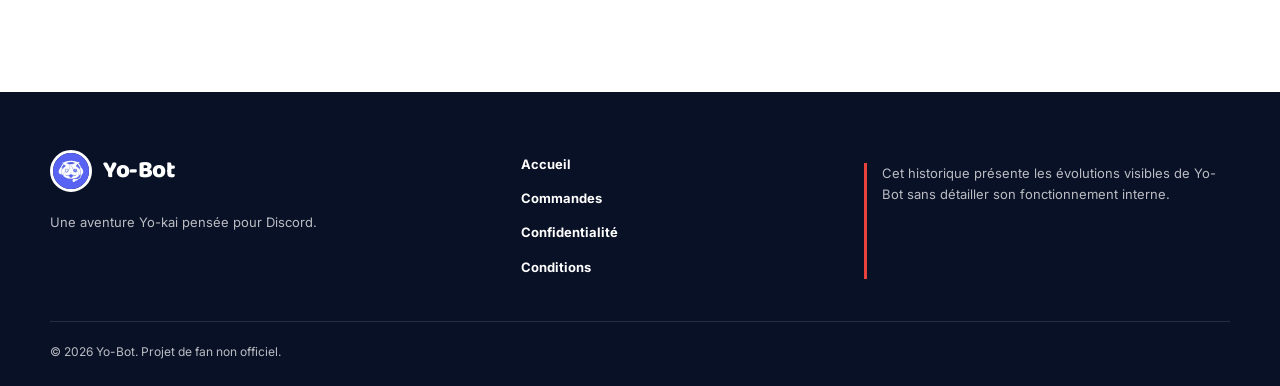
==== commit c7d966e4: "Enrichit l'historique et harmonise les visuels" ====
--- a/changelog.html
+++ b/changelog.html
@@ -3,7 +3,7 @@
 <head>
   <meta charset="UTF-8">
   <meta name="viewport" content="width=device-width, initial-scale=1">
-  <meta name="description" content="Historique des principales versions de Yo-Bot.">
+  <meta name="description" content="Historique complet des versions et principales nouveautés de Yo-Bot.">
   <title>Mises à jour | Yo-Bot</title>
   <link rel="preconnect" href="https://fonts.googleapis.com">
   <link rel="preconnect" href="https://fonts.gstatic.com" crossorigin>
@@ -29,80 +29,228 @@
 
   <main id="contenu">
     <header class="page-hero">
-      <div class="shell">
+      <div class="shell page-hero-grid">
         <div>
           <p class="eyebrow">Historique du projet</p>
           <h1>Mises à jour</h1>
-          <p>Les grandes étapes de Yo-Bot. Les versions rondes introduisent un nouveau pilier; les versions intermédiaires l'enrichissent.</p>
-        </div>
+          <p>De ses premières rencontres à son univers actuel, retrouve les grandes étapes de Yo-Bot dans l’ordre officiel des versions.</p>
+        </div>
+        <figure class="page-hero-art">
+          <img src="assets/yw2-banner.jpg" alt="Héros et Yo-kai réunis à travers plusieurs époques">
+        </figure>
       </div>
     </header>
 
-    <section class="section">
+    <section class="section changelog-intro">
+      <div class="shell">
+        <div class="history-note">
+          <p class="eyebrow">Journal fonctionnel</p>
+          <h2>Une aventure construite étape par étape</h2>
+          <p>Les versions sont regroupées par grandes périodes plutôt que par dates exactes. Cet historique présente les nouveautés visibles et reste volontairement éloigné des détails internes.</p>
+        </div>
+      </div>
+    </section>
+
+    <section class="section changelog-section">
       <div class="shell timeline">
-        <article class="release release-major">
-          <span class="release-dot" aria-hidden="true"></span>
-          <div class="release-meta"><span class="release-version">Version 3.0.0</span><time datetime="2026-07-23">23 juillet 2026</time></div>
-          <h2>L'ecosysteme Yo-Bot</h2>
-          <ul class="clean-list">
-            <li>Catalogue <strong>/view</strong> enrichi avec les images et emojis disponibles.</li>
-            <li>Commande <strong>/update-help</strong> pour actualiser les guides configurés.</li>
-            <li>Redémarrage terminal fiable et verrou contre les doubles lancements.</li>
-            <li>Site public regroupant commandes, historique et documents légaux.</li>
-          </ul>
-        </article>
-
-        <article class="release">
-          <span class="release-dot" aria-hidden="true"></span>
-          <div class="release-meta"><span class="release-version">Version 2.5.0</span><time datetime="2026-07-22">22 juillet 2026</time></div>
+        <div class="timeline-era">
+          <span>Progression actuelle</span>
+          <h2>Versions 5.x</h2>
+        </div>
+
+        <article class="release release-major">
+          <span class="release-dot" aria-hidden="true"></span>
+          <div class="release-meta"><span class="release-version">Version 5.0.0</span><span>Nouvelle étape majeure</span></div>
+          <h2>Panneaux et progression</h2>
+          <ul class="clean-list">
+            <li><strong>/give</strong>, <strong>/remove</strong>, <strong>/setup</strong> et <strong>/reset</strong> deviennent des panneaux interactifs plus simples.</li>
+            <li>La Yo-kai Watch progresse avec le niveau du joueur et influence les rangs rencontrés.</li>
+            <li>Les outils de gestion peuvent agir sur plusieurs univers en une seule opération.</li>
+            <li>Le mode <strong>/undercover</strong> rejoint les activités de groupe jouables sur Discord.</li>
+          </ul>
+        </article>
+
+        <div class="timeline-era">
+          <span>Univers étendu</span>
+          <h2>Versions 4.x</h2>
+        </div>
+
+        <article class="release">
+          <span class="release-dot" aria-hidden="true"></span>
+          <div class="release-meta"><span class="release-version">Version 4.4.1</span><span>Correctif</span></div>
+          <h2>Raids synchronisés</h2>
+          <ul class="clean-list">
+            <li>Les raids conservent le bon Yo-kai et le bon univers lorsque des identifiants se ressemblent.</li>
+            <li>Tous les participants affrontent désormais une seule cible avec les mêmes points de vie.</li>
+            <li>L’attribut Soin devient officiellement <strong>Restauration</strong>.</li>
+          </ul>
+        </article>
+
+        <article class="release">
+          <span class="release-dot" aria-hidden="true"></span>
+          <div class="release-meta"><span class="release-version">Version 4.4.0</span><span>Fonctionnalités sociales</span></div>
+          <h2>Notifications et échanges fiables</h2>
+          <ul class="clean-list">
+            <li>Ajout de <strong>/notification</strong> pour choisir les rôles liés aux apparitions, raids, boutiques et nouveautés.</li>
+            <li>Les échanges demandent l’accord des deux joueurs et utilisent un espace privé temporaire.</li>
+            <li>La réputation d’échange peut donner accès à un salon réservé aux joueurs fiables.</li>
+          </ul>
+        </article>
+
+        <article class="release">
+          <span class="release-dot" aria-hidden="true"></span>
+          <div class="release-meta"><span class="release-version">Version 4.3.0</span><span>Collection</span></div>
+          <h2>Sceaux légendaires</h2>
+          <ul class="clean-list">
+            <li>Les légendaires de YW1, YW2 et YW3 peuvent être réclamés après avoir réuni leurs huit Yo-kai requis.</li>
+            <li>Les rangs S, SS, SSS et Sho reçoivent leurs emojis et couleurs distinctes.</li>
+            <li>Les formes spéciales de Yo-kai Watch 4 sont mieux différenciées des boss et des rangs classiques.</li>
+          </ul>
+        </article>
+
+        <article class="release">
+          <span class="release-dot" aria-hidden="true"></span>
+          <div class="release-meta"><span class="release-version">Version 4.2.0</span><span>Communauté</span></div>
+          <h2>Guildes et fiabilité</h2>
+          <ul class="clean-list">
+            <li>Ajout de <strong>/guild</strong> avec création, hiérarchie, classement ELO et guerres hebdomadaires.</li>
+            <li>Les équipes de guerre conservent leurs niveaux, attitudes et équipements.</li>
+            <li>Les illustrations, icônes et médailles de Yo-kai Watch 4 sont mieux prises en charge.</li>
+          </ul>
+        </article>
+
+        <article class="release">
+          <span class="release-dot" aria-hidden="true"></span>
+          <div class="release-meta"><span class="release-version">Version 4.1.0</span><span>Exploration</span></div>
+          <h2>Medallium sans frontières</h2>
+          <ul class="clean-list">
+            <li>Le Medallium réunit les quatre jeux avec vue globale, tris et recherche.</li>
+            <li>Les salons d’apparition peuvent être associés à un univers précis.</li>
+            <li>La boutique adopte des rotations communes et régulières.</li>
+          </ul>
+        </article>
+
+        <article class="release release-major">
+          <span class="release-dot" aria-hidden="true"></span>
+          <div class="release-meta"><span class="release-version">Version 4.0.0</span><span>Nouvelle étape majeure</span></div>
+          <h2>Le monde sans frontières</h2>
+          <ul class="clean-list">
+            <li>Les textes, descriptions et noms officiels sont disponibles dans toutes les langues prises en charge.</li>
+            <li>Les attitudes influencent les actions et la progression des statistiques.</li>
+            <li>Les livres d’attitude et équipements rejoignent la gestion des équipes.</li>
+          </ul>
+        </article>
+
+        <div class="timeline-era">
+          <span>Communauté et personnalisation</span>
+          <h2>Versions 3.x</h2>
+        </div>
+
+        <article class="release">
+          <span class="release-dot" aria-hidden="true"></span>
+          <div class="release-meta"><span class="release-version">Version 3.3.0</span><span>Accueil et économie</span></div>
+          <h2>Une communauté récompensée</h2>
+          <ul class="clean-list">
+            <li>La boutique automatique gagne des rotations persistantes et des prix en Y-Money.</li>
+            <li>Le serveur officiel accueille les nouveaux membres et récompense les invitations uniques.</li>
+            <li>Bingo-Kai adopte son nom officiel selon la langue Discord.</li>
+          </ul>
+        </article>
+
+        <article class="release">
+          <span class="release-dot" aria-hidden="true"></span>
+          <div class="release-meta"><span class="release-version">Version 3.2.0</span><span>Catalogues</span></div>
+          <h2>Quatre jeux réunis</h2>
+          <ul class="clean-list">
+            <li>Les dons de Yo-kai peuvent être filtrés par opus et alimentent le bon Medallium.</li>
+            <li>Les titres utilisent un menu persistant avec des rôles préparés automatiquement.</li>
+            <li>Les illustrations et médailles de Yo-kai Watch 4 rejoignent les fiches.</li>
+          </ul>
+        </article>
+
+        <article class="release">
+          <span class="release-dot" aria-hidden="true"></span>
+          <div class="release-meta"><span class="release-version">Version 3.1.0</span><span>Personnalisation</span></div>
+          <h2>Trophées et titres</h2>
+          <ul class="clean-list">
+            <li>Ajout de <strong>/trophies</strong> avec progression, points et titre équipable.</li>
+            <li>Les rôles de titre suivent la langue du serveur.</li>
+            <li>Les raids normaux et Boss Raids disposent de parcours mieux séparés.</li>
+          </ul>
+        </article>
+
+        <article class="release release-major">
+          <span class="release-dot" aria-hidden="true"></span>
+          <div class="release-meta"><span class="release-version">Version 3.0.0</span><span>Nouvelle étape majeure</span></div>
+          <h2>L’écosystème Yo-Bot</h2>
+          <ul class="clean-list">
+            <li>Ajout du catalogue interactif <strong>/view</strong> avec images et emojis.</li>
+            <li>Les guides d’aide peuvent être actualisés sur les serveurs configurés.</li>
+            <li>Ouverture du site public avec commandes, historique et documents officiels.</li>
+          </ul>
+        </article>
+
+        <div class="timeline-era">
+          <span>Combat et économie</span>
+          <h2>Versions 2.x</h2>
+        </div>
+
+        <article class="release">
+          <span class="release-dot" aria-hidden="true"></span>
+          <div class="release-meta"><span class="release-version">Version 2.5.0</span><span>Raids</span></div>
           <h2>Raids et économie</h2>
           <ul class="clean-list">
-            <li>Raids de Yo-kai normaux et boss raids avec équipes dédiées.</li>
-            <li>Boutique automatique, achats, ventes et drops communautaires.</li>
-            <li>Restauration des apparitions et salles importantes après redémarrage.</li>
-          </ul>
-        </article>
-
-        <article class="release">
-          <span class="release-dot" aria-hidden="true"></span>
-          <div class="release-meta"><span class="release-version">Version 2.1.0</span><time datetime="2026-07-21">21 juillet 2026</time></div>
+            <li>Arrivée des Yo-kai Raids et Boss Raids avec des équipes dédiées.</li>
+            <li>Boutique automatique, achats, ventes, inventaire et drops communautaires.</li>
+            <li>Les apparitions importantes sont restaurées après un redémarrage.</li>
+          </ul>
+        </article>
+
+        <article class="release">
+          <span class="release-dot" aria-hidden="true"></span>
+          <div class="release-meta"><span class="release-version">Version 2.1.0</span><span>Collection</span></div>
           <h2>Collection interactive</h2>
           <ul class="clean-list">
-            <li>Medallium paginé, fiches d'invocation et inventaire complet.</li>
+            <li>Medallium paginé et fiches d’invocation plus détaillées.</li>
             <li>Équipes distinctes pour le PvE, le PvP et les raids.</li>
-            <li>Images locales et catalogues bilingues des objets.</li>
-          </ul>
-        </article>
-
-        <article class="release release-major">
-          <span class="release-dot" aria-hidden="true"></span>
-          <div class="release-meta"><span class="release-version">Version 2.0.0</span><time datetime="2026-07-03">3 juillet 2026</time></div>
+            <li>Ajout des images locales et catalogues bilingues d’objets.</li>
+          </ul>
+        </article>
+
+        <article class="release release-major">
+          <span class="release-dot" aria-hidden="true"></span>
+          <div class="release-meta"><span class="release-version">Version 2.0.0</span><span>Nouvelle étape majeure</span></div>
           <h2>PvP et Bingo-Kai</h2>
           <ul class="clean-list">
-            <li>PvP amical, paris et matchmaking ranked avec ELO.</li>
-            <li>Combats tour par tour dans des espaces privés.</li>
+            <li>PvP amical, paris et matchmaking classé avec ELO.</li>
+            <li>Combats au tour par tour dans des espaces privés.</li>
             <li>Bingo-Kai interactif avec confirmations et tirages groupés.</li>
           </ul>
         </article>
 
-        <article class="release">
-          <span class="release-dot" aria-hidden="true"></span>
-          <div class="release-meta"><span class="release-version">Version 1.2.0</span><time datetime="2026-06-30">30 juin 2026</time></div>
+        <div class="timeline-era">
+          <span>Fondations de l’aventure</span>
+          <h2>Versions 1.x</h2>
+        </div>
+
+        <article class="release">
+          <span class="release-dot" aria-hidden="true"></span>
+          <div class="release-meta"><span class="release-version">Version 1.2.0</span><span>Mystères</span></div>
           <h2>Yo-kai mystérieux</h2>
           <ul class="clean-list">
-            <li>Descriptions en français ou en anglais et formulaire de réponse.</li>
-            <li>Reconnaissance souple des noms dans les deux langues.</li>
-            <li>Révélation finale et ajout au Medallium après une bonne réponse.</li>
-          </ul>
-        </article>
-
-        <article class="release release-major">
-          <span class="release-dot" aria-hidden="true"></span>
-          <div class="release-meta"><span class="release-version">Version 1.0.0</span><time datetime="2026-06-29">29 juin 2026</time></div>
+            <li>Apparitions mystérieuses avec indices et formulaire de réponse.</li>
+            <li>Reconnaissance souple des noms français et anglais.</li>
+            <li>Le Yo-kai rejoint directement le Medallium après une bonne réponse.</li>
+          </ul>
+        </article>
+
+        <article class="release release-major">
+          <span class="release-dot" aria-hidden="true"></span>
+          <div class="release-meta"><span class="release-version">Version 1.0.0</span><span>Première version</span></div>
           <h2>Rencontres Yo-kai</h2>
           <ul class="clean-list">
-            <li>Commande <strong>/yokai</strong>, combats PvE et demandes d'amitié.</li>
-            <li>Salons d'apparitions classiques et mystérieuses configurables.</li>
+            <li>Premières rencontres avec <strong>/yokai</strong>, combats PvE et demandes d’amitié.</li>
+            <li>Salons d’apparitions classiques et mystérieuses configurables.</li>
             <li>Profils, collections et progression sauvegardés.</li>
           </ul>
         </article>
@@ -113,9 +261,9 @@
   <footer class="site-footer">
     <div class="shell">
       <div class="footer-grid">
-        <div><div class="footer-brand"><img src="assets/yo-bot-avatar.png" alt=""> Yo-Bot</div><p>Une aventure Yo-kai pensee pour Discord.</p></div>
+        <div><div class="footer-brand"><img src="assets/yo-bot-avatar.png" alt=""> Yo-Bot</div><p>Une aventure Yo-kai pensée pour Discord.</p></div>
         <ul class="footer-links"><li><a href="index.html">Accueil</a></li><li><a href="commands.html">Commandes</a></li><li><a href="privacy.html">Confidentialité</a></li><li><a href="terms.html">Conditions</a></li></ul>
-        <p class="disclaimer">Cet historique présente les évolutions principales et reste volontairement plus lisible qu'un journal technique détaillé.</p>
+        <p class="disclaimer">Cet historique présente les évolutions visibles de Yo-Bot sans détailler son fonctionnement interne.</p>
       </div>
       <div class="copyright">© 2026 Yo-Bot. Projet de fan non officiel.</div>
     </div>
--- a/style.css
+++ b/style.css
@@ -580,11 +580,6 @@
   width: 100%;
   height: 100%;
   object-fit: cover;
-  transition: transform .35s ease;
-}
-
-.world-card:hover img {
-  transform: scale(1.035);
 }
 
 .world-card figcaption {
@@ -1053,6 +1048,40 @@
   font-size: 18px;
 }
 
+.page-hero-grid {
+  display: grid;
+  grid-template-columns: minmax(0, 1fr) minmax(320px, .82fr);
+  align-items: center;
+  gap: 54px;
+}
+
+.page-hero-art {
+  position: relative;
+  overflow: hidden;
+  margin: 0;
+  border: 6px solid var(--white);
+  border-radius: 16px;
+  background: var(--navy-soft);
+  box-shadow: 14px 14px 0 var(--red);
+}
+
+.page-hero-art::after {
+  position: absolute;
+  right: 14px;
+  bottom: 14px;
+  width: 22px;
+  height: 22px;
+  border: 5px solid var(--gold);
+  border-radius: 50%;
+  content: "";
+}
+
+.page-hero-art img {
+  width: 100%;
+  aspect-ratio: 16 / 9;
+  object-fit: cover;
+}
+
 .legal-layout {
   display: grid;
   grid-template-columns: 240px minmax(0, 1fr);
@@ -1123,12 +1152,74 @@
   box-shadow: 0 8px 24px rgba(9, 17, 38, .07);
 }
 
+.changelog-intro {
+  padding-block: 68px;
+  border-bottom: 1px solid var(--line);
+  background: var(--cream);
+}
+
+.history-note {
+  display: grid;
+  grid-template-columns: minmax(230px, .55fr) minmax(0, 1fr);
+  align-items: end;
+  gap: 18px 70px;
+}
+
+.history-note .eyebrow {
+  grid-column: 1 / -1;
+  margin-bottom: 0;
+}
+
+.history-note h2 {
+  margin-bottom: 0;
+  font-size: clamp(34px, 4vw, 52px);
+}
+
+.history-note > p:last-child {
+  margin-bottom: 5px;
+  color: var(--muted);
+}
+
+.changelog-section {
+  padding-top: 70px;
+  background: var(--white);
+}
+
 .timeline {
   position: relative;
   display: grid;
   gap: 28px;
   max-width: 920px;
   margin-inline: auto;
+}
+
+.timeline-era {
+  position: relative;
+  z-index: 1;
+  margin: 22px 0 4px 76px;
+  padding: 18px 22px;
+  border-left: 6px solid var(--gold);
+  border-radius: 10px;
+  background: var(--navy);
+  color: var(--white);
+}
+
+.timeline-era:first-child {
+  margin-top: 0;
+}
+
+.timeline-era span {
+  color: var(--gold);
+  font-size: 11px;
+  font-weight: 800;
+  letter-spacing: .14em;
+  text-transform: uppercase;
+}
+
+.timeline-era h2 {
+  margin: 2px 0 0;
+  color: var(--white);
+  font-size: 30px;
 }
 
 .timeline::before {
@@ -1324,6 +1415,19 @@
     gap: 32px;
   }
 
+  .history-note {
+    grid-template-columns: 1fr;
+    gap: 10px;
+  }
+
+  .page-hero-grid {
+    grid-template-columns: 1fr;
+  }
+
+  .page-hero-art {
+    max-width: 680px;
+  }
+
   .legal-toc {
     position: static;
   }
@@ -1489,6 +1593,10 @@
     padding-left: 50px;
   }
 
+  .timeline-era {
+    margin-left: 50px;
+  }
+
   .timeline::before {
     left: 13px;
   }
